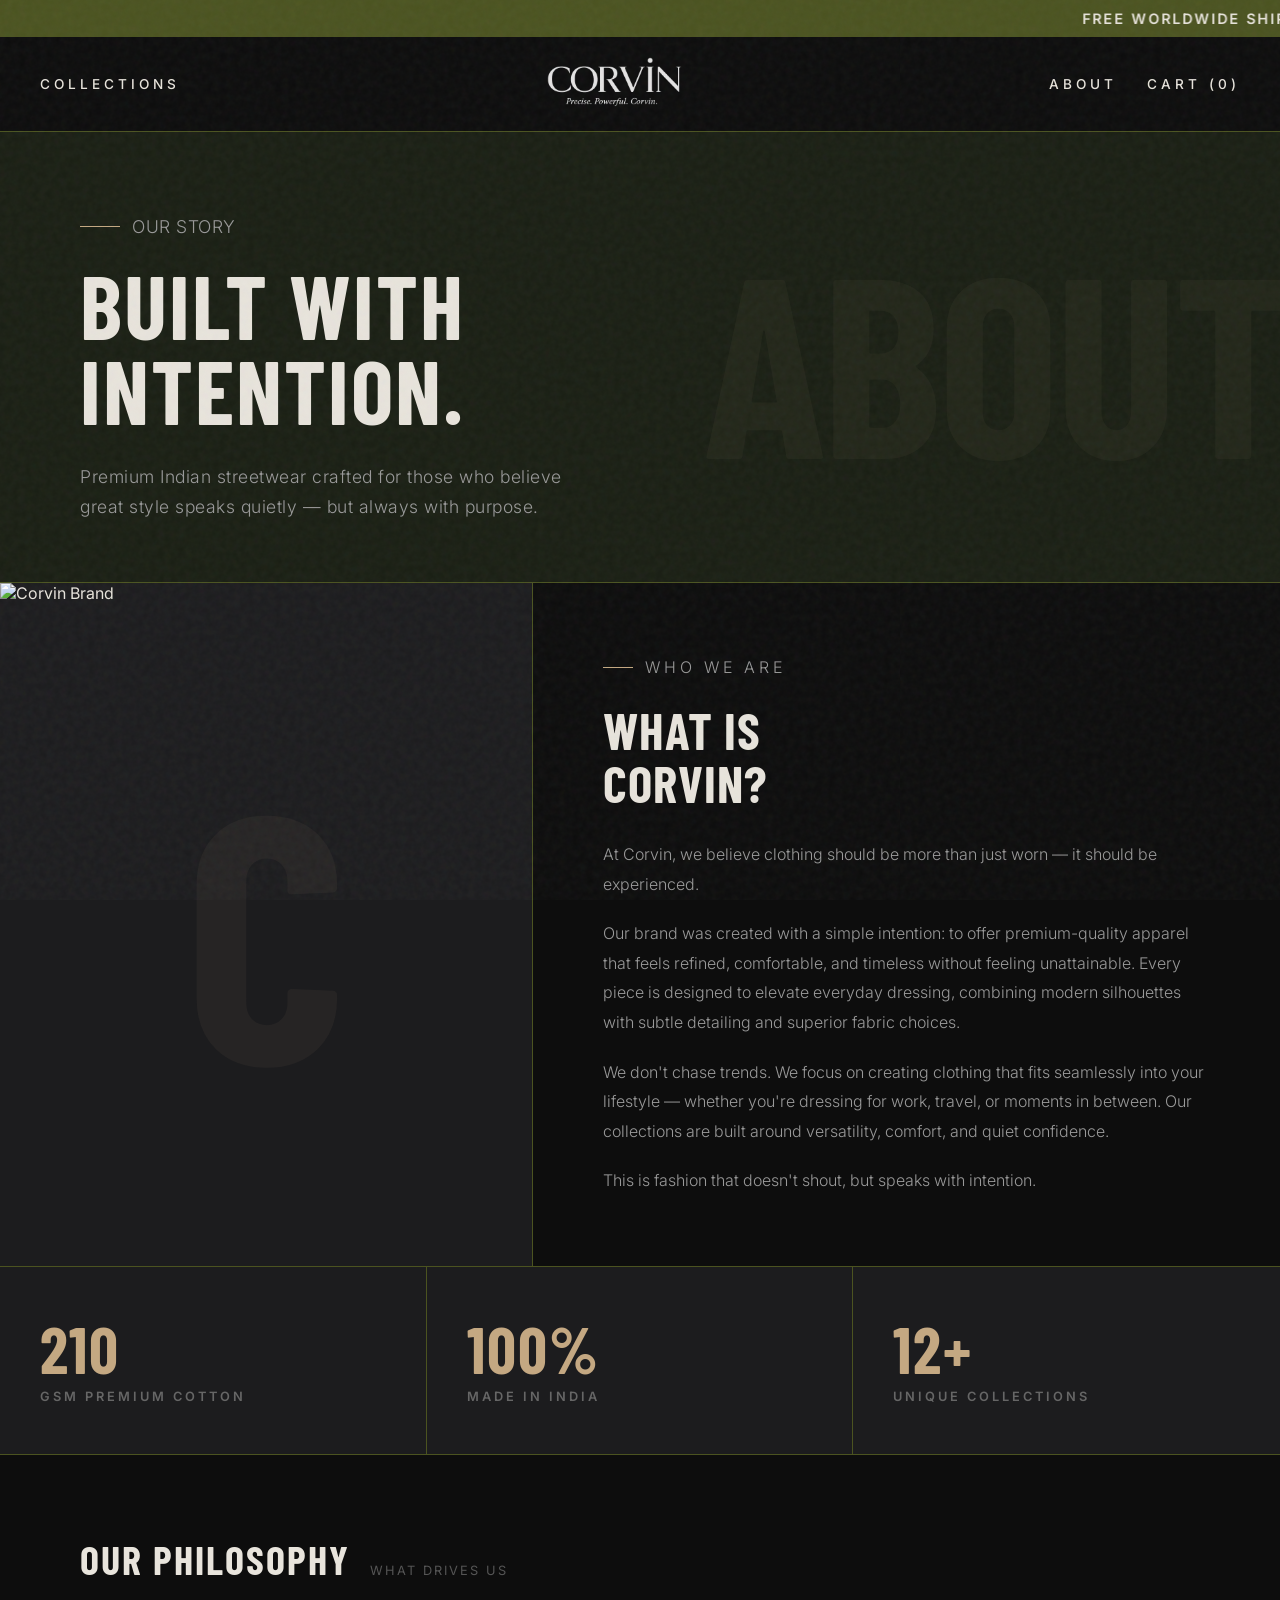
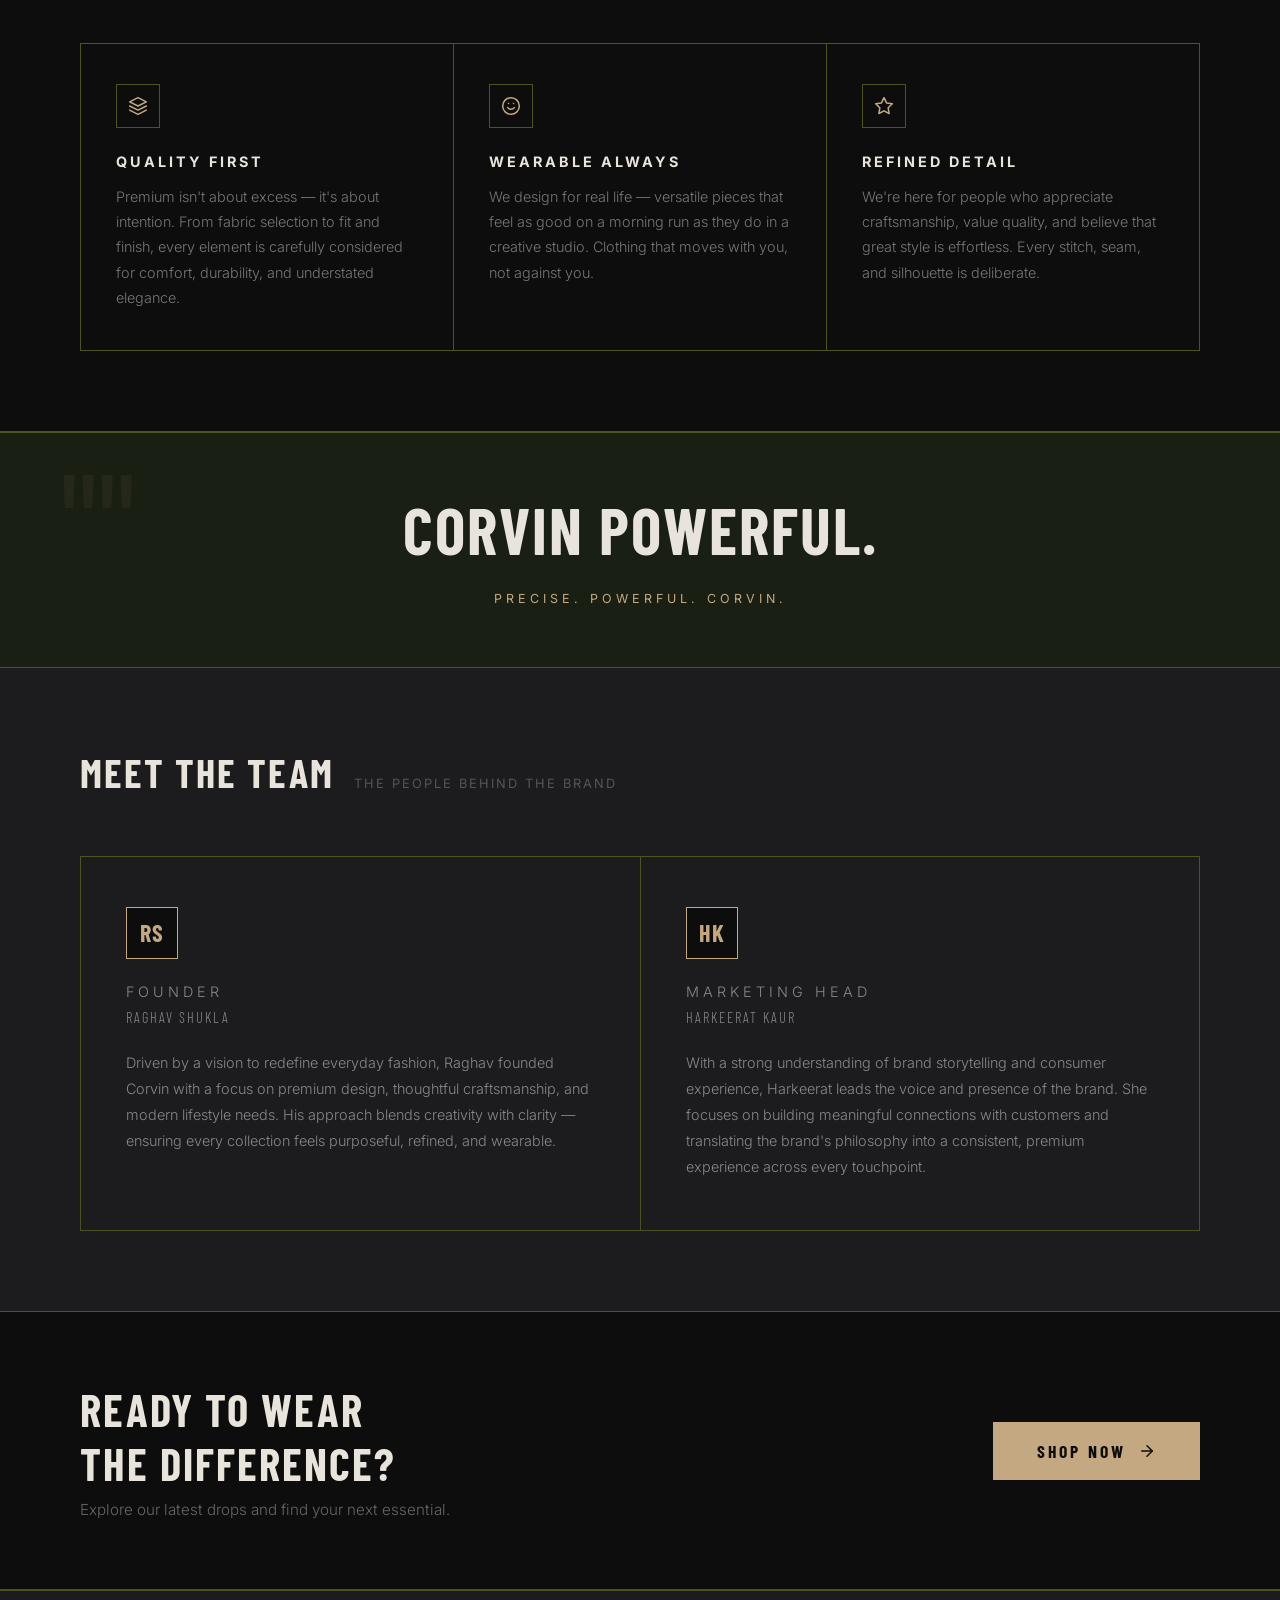
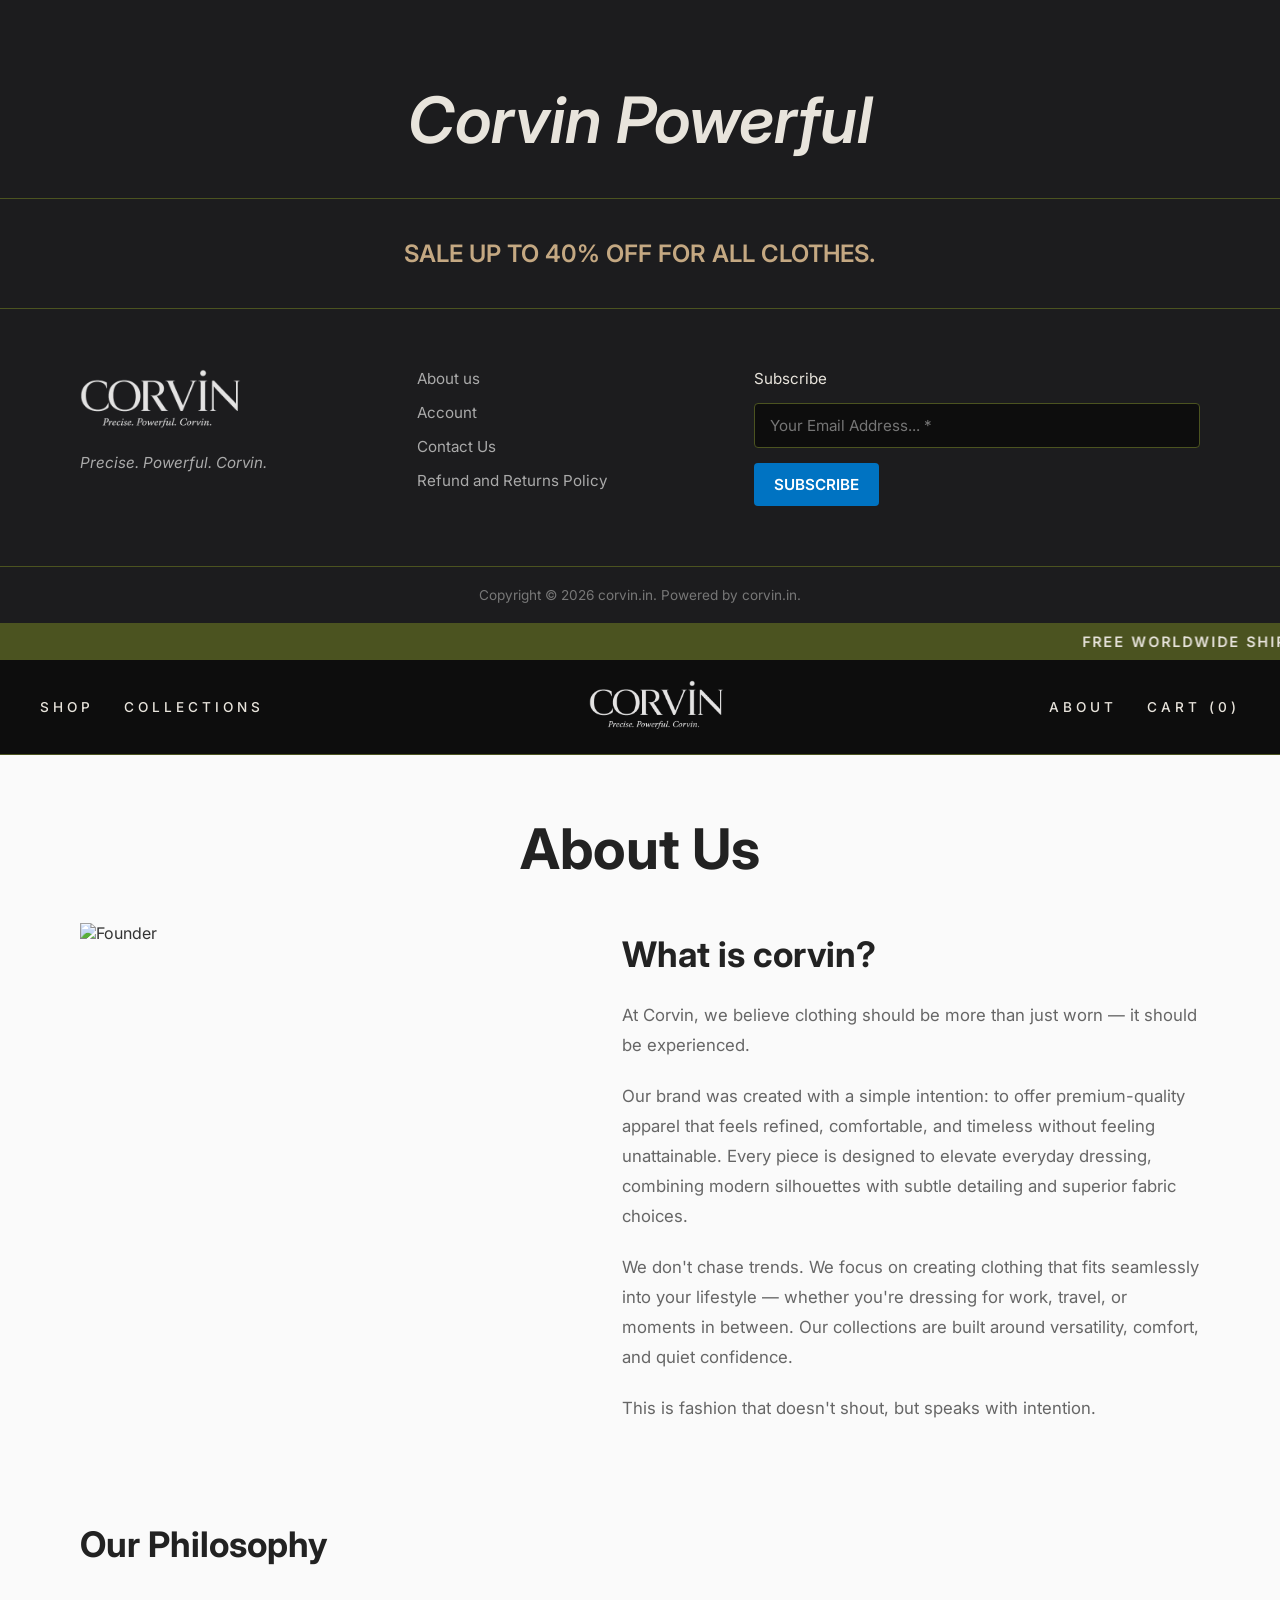
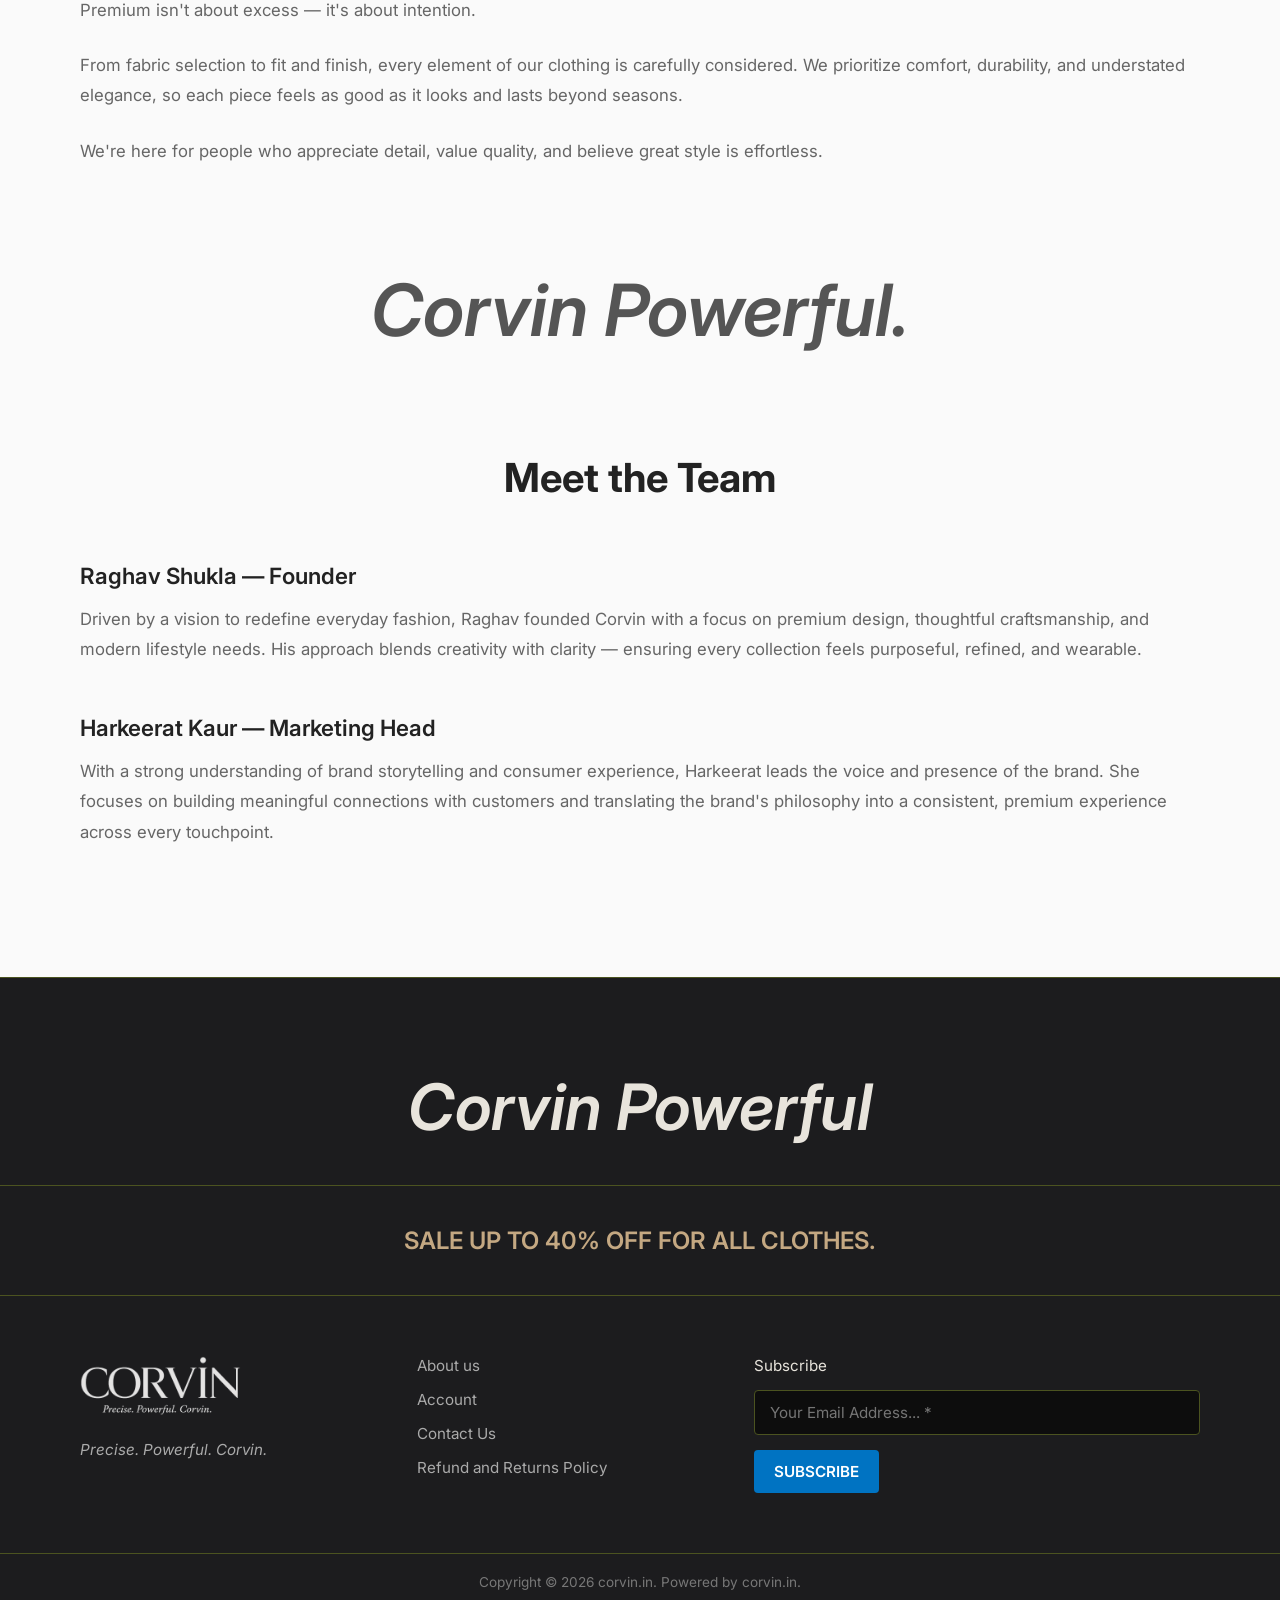
==== about.html @ 947a1cc5 "feat: implement initial web pages and styling for Corvin brand revamp" ====
<!DOCTYPE html>
<html lang="en">

<head>
    <meta charset="UTF-8">
    <meta name="viewport" content="width=device-width, initial-scale=1.0">
    <title>About Us — CORVIN</title>
    <meta name="description" content="Learn the story behind Corvin — premium Indian streetwear crafted with intention, precision, and quiet confidence.">
    <link rel="preconnect" href="https://fonts.googleapis.com">
    <link rel="preconnect" href="https://fonts.gstatic.com" crossorigin>
    <link
        href="https://fonts.googleapis.com/css2?family=Barlow+Condensed:wght@600;700&family=Inter:wght@300;400;500;600;700&display=swap"
        rel="stylesheet">
    <link rel="stylesheet" href="style.css">
    <style>
        /* ─── About Page – Dark Theme ─── */

        /* ─── Hero Banner ─── */
        .about-hero {
            position: relative;
            background-color: var(--bg-olive);
            border-bottom: 1px solid var(--accent-green);
            padding: 80px 80px 60px;
            overflow: hidden;
        }

        .about-hero::before {
            content: "ABOUT";
            position: absolute;
            right: -10px;
            top: 50%;
            transform: translateY(-50%);
            font-family: 'Barlow Condensed', sans-serif;
            font-size: 16rem;
            font-weight: 700;
            color: rgba(196, 168, 130, 0.05);
            letter-spacing: -4px;
            pointer-events: none;
            white-space: nowrap;
            line-height: 1;
        }

        .about-hero-label {
            font-family: 'Inter', sans-serif;
            font-size: 0.8rem;
            font-weight: 600;
            letter-spacing: 5px;
            color: var(--accent-khaki);
            text-transform: uppercase;
            margin-bottom: 20px;
            display: flex;
            align-items: center;
            gap: 12px;
        }

        .about-hero-label::before {
            content: "";
            display: inline-block;
            width: 40px;
            height: 1px;
            background-color: var(--accent-khaki);
        }

        .about-hero h1 {
            font-size: clamp(3.5rem, 7vw, 7rem);
            line-height: 0.95;
            letter-spacing: 2px;
            color: var(--text-offwhite);
            margin-bottom: 30px;
        }

        .about-hero p {
            font-size: 1.1rem;
            color: #999;
            font-weight: 300;
            letter-spacing: 0.5px;
            max-width: 520px;
            line-height: 1.7;
        }

        /* ─── Brand Story ─── */
        .about-story {
            display: grid;
            grid-template-columns: 1fr 1.4fr;
            border-bottom: 1px solid var(--accent-green);
        }

        .about-story-image {
            background-color: var(--bg-grey);
            border-right: 1px solid var(--accent-green);
            min-height: 520px;
            display: flex;
            align-items: center;
            justify-content: center;
            position: relative;
            overflow: hidden;
        }

        .about-story-image::after {
            content: "C";
            font-family: 'Barlow Condensed', sans-serif;
            font-size: 22rem;
            font-weight: 700;
            color: rgba(196, 168, 130, 0.06);
            line-height: 1;
            position: absolute;
        }

        .about-story-image img {
            width: 100%;
            height: 100%;
            object-fit: cover;
            position: absolute;
            top: 0;
            left: 0;
        }

        .about-story-content {
            background-color: var(--bg-black);
            padding: 70px 70px;
            display: flex;
            flex-direction: column;
            justify-content: center;
        }

        .section-label {
            font-family: 'Inter', sans-serif;
            font-size: 0.75rem;
            font-weight: 600;
            letter-spacing: 4px;
            text-transform: uppercase;
            color: var(--accent-khaki);
            margin-bottom: 20px;
            display: flex;
            align-items: center;
            gap: 12px;
        }

        .section-label::before {
            content: "";
            display: inline-block;
            width: 30px;
            height: 1px;
            background-color: var(--accent-khaki);
        }

        .about-story-content h2 {
            font-size: clamp(2rem, 4vw, 3.2rem);
            line-height: 1.05;
            letter-spacing: 1px;
            color: var(--text-offwhite);
            margin-bottom: 30px;
        }

        .about-story-content p {
            font-size: 1rem;
            line-height: 1.85;
            color: #999;
            margin-bottom: 20px;
            font-weight: 300;
        }

        .about-story-content p:last-child {
            margin-bottom: 0;
        }

        /* ─── Stats Strip ─── */
        .about-stats {
            display: grid;
            grid-template-columns: repeat(3, 1fr);
            background-color: var(--bg-grey);
            border-bottom: 1px solid var(--accent-green);
        }

        .stat-item {
            padding: 50px 40px;
            border-right: 1px solid var(--accent-green);
            display: flex;
            flex-direction: column;
            gap: 8px;
            transition: background-color 0.3s;
        }

        .stat-item:last-child {
            border-right: none;
        }

        .stat-item:hover {
            background-color: rgba(75, 83, 32, 0.2);
        }

        .stat-number {
            font-family: 'Barlow Condensed', sans-serif;
            font-size: 4rem;
            font-weight: 700;
            color: var(--accent-khaki);
            line-height: 1;
            letter-spacing: 2px;
        }

        .stat-label {
            font-family: 'Inter', sans-serif;
            font-size: 0.8rem;
            font-weight: 600;
            letter-spacing: 3px;
            text-transform: uppercase;
            color: #666;
        }

        /* ─── Philosophy ─── */
        .about-philosophy-section {
            background-color: var(--bg-black);
            border-bottom: 1px solid var(--accent-green);
            padding: 80px 80px;
        }

        .philosophy-header {
            display: flex;
            align-items: baseline;
            gap: 20px;
            margin-bottom: 60px;
        }

        .philosophy-header h2 {
            font-size: 2.5rem;
            letter-spacing: 2px;
            color: var(--text-offwhite);
        }

        .philosophy-header span {
            font-size: 0.8rem;
            color: #555;
            letter-spacing: 2px;
            text-transform: uppercase;
        }

        .philosophy-grid {
            display: grid;
            grid-template-columns: repeat(3, 1fr);
            gap: 1px;
            background-color: var(--accent-green);
            border: 1px solid var(--accent-green);
        }

        .philosophy-card {
            background-color: var(--bg-black);
            padding: 40px 35px;
            transition: background-color 0.3s;
        }

        .philosophy-card:hover {
            background-color: rgba(75, 83, 32, 0.15);
        }

        .philosophy-icon {
            width: 44px;
            height: 44px;
            border: 1px solid var(--accent-green);
            display: flex;
            align-items: center;
            justify-content: center;
            margin-bottom: 25px;
            transition: border-color 0.3s;
        }

        .philosophy-card:hover .philosophy-icon {
            border-color: var(--accent-khaki);
        }

        .philosophy-icon svg {
            width: 20px;
            height: 20px;
            stroke: var(--accent-khaki);
            fill: none;
            stroke-width: 1.8;
            stroke-linecap: round;
            stroke-linejoin: round;
        }

        .philosophy-card h3 {
            font-family: 'Inter', sans-serif;
            font-size: 0.9rem;
            font-weight: 700;
            letter-spacing: 3px;
            text-transform: uppercase;
            color: var(--text-offwhite);
            margin-bottom: 14px;
        }

        .philosophy-card p {
            font-size: 0.9rem;
            color: #777;
            line-height: 1.75;
            font-weight: 300;
        }

        /* ─── Marquee Quote ─── */
        .about-quote-strip {
            background-color: var(--bg-olive);
            border-top: 1px solid var(--accent-green);
            border-bottom: 1px solid var(--accent-green);
            padding: 60px 80px;
            text-align: center;
            position: relative;
            overflow: hidden;
        }

        .about-quote-strip::before {
            content: '""';
            position: absolute;
            left: 60px;
            top: 10px;
            font-family: 'Barlow Condensed', sans-serif;
            font-size: 10rem;
            color: rgba(196, 168, 130, 0.06);
            line-height: 1;
            pointer-events: none;
        }

        .about-quote-strip blockquote {
            font-family: 'Barlow Condensed', sans-serif;
            font-size: clamp(2rem, 5vw, 4rem);
            font-weight: 700;
            letter-spacing: 2px;
            color: var(--text-offwhite);
            line-height: 1.15;
            text-transform: uppercase;
            max-width: 900px;
            margin: 0 auto 20px;
        }

        .about-quote-strip cite {
            font-style: normal;
            font-size: 0.78rem;
            letter-spacing: 4px;
            color: var(--accent-khaki);
            text-transform: uppercase;
        }

        /* ─── Team Section ─── */
        .about-team-section {
            background-color: var(--bg-grey);
            padding: 80px 80px;
            border-bottom: 1px solid var(--accent-green);
        }

        .team-header {
            display: flex;
            align-items: baseline;
            gap: 20px;
            margin-bottom: 60px;
        }

        .team-header h2 {
            font-size: 2.5rem;
            letter-spacing: 2px;
            color: var(--text-offwhite);
        }

        .team-header span {
            font-size: 0.8rem;
            color: #555;
            letter-spacing: 2px;
            text-transform: uppercase;
        }

        .team-grid {
            display: grid;
            grid-template-columns: repeat(2, 1fr);
            gap: 1px;
            background-color: var(--accent-green);
            border: 1px solid var(--accent-green);
        }

        .team-card {
            background-color: var(--bg-grey);
            padding: 50px 45px;
            display: flex;
            flex-direction: column;
            gap: 20px;
            transition: background-color 0.3s;
        }

        .team-card:hover {
            background-color: rgba(75, 83, 32, 0.2);
        }

        .team-avatar {
            width: 52px;
            height: 52px;
            border: 1px solid var(--accent-khaki);
            display: flex;
            align-items: center;
            justify-content: center;
            background-color: var(--bg-black);
        }

        .team-avatar span {
            font-family: 'Barlow Condensed', sans-serif;
            font-size: 1.5rem;
            font-weight: 700;
            color: var(--accent-khaki);
            letter-spacing: 1px;
        }

        .team-card-role {
            font-family: 'Inter', sans-serif;
            font-size: 0.7rem;
            font-weight: 600;
            letter-spacing: 4px;
            text-transform: uppercase;
            color: var(--accent-khaki);
        }

        .team-card-name {
            font-family: 'Barlow Condensed', sans-serif;
            font-size: 1.8rem;
            font-weight: 700;
            letter-spacing: 2px;
            color: var(--text-offwhite);
            text-transform: uppercase;
            line-height: 1;
        }

        .team-card p {
            font-size: 0.9rem;
            color: #888;
            line-height: 1.8;
            font-weight: 300;
        }

        /* ─── CTA Strip ─── */
        .about-cta {
            background-color: var(--bg-black);
            border-bottom: 1px solid var(--accent-green);
            padding: 70px 80px;
            display: flex;
            align-items: center;
            justify-content: space-between;
            gap: 40px;
        }

        .about-cta-text h2 {
            font-size: clamp(1.8rem, 3.5vw, 3rem);
            letter-spacing: 2px;
            color: var(--text-offwhite);
            margin-bottom: 10px;
        }

        .about-cta-text p {
            font-size: 0.95rem;
            color: #666;
            font-weight: 300;
        }

        .about-cta-btn {
            display: inline-flex;
            align-items: center;
            gap: 12px;
            background-color: var(--accent-khaki);
            color: var(--bg-black);
            border: none;
            font-family: 'Barlow Condensed', sans-serif;
            font-weight: 700;
            font-size: 1.1rem;
            letter-spacing: 3px;
            text-transform: uppercase;
            padding: 18px 44px;
            text-decoration: none;
            cursor: pointer;
            transition: all 0.3s ease;
            position: relative;
            overflow: hidden;
            white-space: nowrap;
            flex-shrink: 0;
        }

        .about-cta-btn::before {
            content: "";
            position: absolute;
            top: 0;
            left: -100%;
            width: 100%;
            height: 100%;
            background: rgba(255,255,255,0.12);
            transition: left 0.4s ease;
        }

        .about-cta-btn:hover::before { left: 0; }
        .about-cta-btn:hover { background-color: #d8c09d; }

        .about-cta-btn svg {
            width: 18px;
            height: 18px;
            stroke: var(--bg-black);
            fill: none;
            stroke-width: 2;
            stroke-linecap: round;
            stroke-linejoin: round;
            transition: transform 0.3s;
        }

        .about-cta-btn:hover svg { transform: translateX(4px); }

        /* ─── Responsive ─── */
        @media (max-width: 1024px) {
            .about-story { grid-template-columns: 1fr; }
            .about-story-image { min-height: 300px; border-right: none; border-bottom: 1px solid var(--accent-green); }
            .philosophy-grid { grid-template-columns: 1fr; }
            .team-grid { grid-template-columns: 1fr; }
            .about-stats { grid-template-columns: 1fr; }
            .stat-item { border-right: none; border-bottom: 1px solid var(--accent-green); }
            .stat-item:last-child { border-bottom: none; }
        }

        @media (max-width: 768px) {
            .about-hero { padding: 60px 30px 50px; }
            .about-hero::before { font-size: 7rem; }
            .about-story-content { padding: 50px 30px; }
            .about-philosophy-section,
            .about-team-section,
            .about-cta { padding: 60px 30px; }
            .about-quote-strip { padding: 50px 30px; }
            .about-cta { flex-direction: column; align-items: flex-start; }
        }
    </style>
</head>

<body>
    <!-- Announcement Bar -->
    <div class="announcement-bar">
        <marquee behavior="scroll" direction="left">FREE WORLDWIDE SHIPPING ON ALL ORDERS OVER $150 // NEW MILITARY
            SURPLUS COLLECTION OUT NOW</marquee>
    </div>

    <!-- Navigation -->
    <nav class="navbar">
        <div class="nav-links">
            <a href="corvin.html#latest-drops">COLLECTIONS</a>
        </div>
        <div class="logo">
            <a href="corvin.html"><img src="logo.png" alt="CORVIN"></a>
        </div>
        <div class="nav-links">
            <a href="about.html">ABOUT</a>
            <a href="cart.html">CART (0)</a>
        </div>
    </nav>

    <main>

        <!-- Hero Banner -->
        <section class="about-hero">
            <p class="about-hero-label">Our Story</p>
            <h1>BUILT WITH<br>INTENTION.</h1>
            <p>Premium Indian streetwear crafted for those who believe great style speaks quietly — but always with purpose.</p>
        </section>

        <!-- Brand Story: Two-Column -->
        <div class="about-story">
            <div class="about-story-image">
                <!-- Placeholder: replace src with an actual founder/brand photo -->
                <img src="" alt="Corvin Brand">
            </div>
            <div class="about-story-content">
                <p class="section-label">Who We Are</p>
                <h2>WHAT IS<br>CORVIN?</h2>
                <p>At Corvin, we believe clothing should be more than just worn — it should be experienced.</p>
                <p>Our brand was created with a simple intention: to offer premium-quality apparel that feels refined, comfortable, and timeless without feeling unattainable. Every piece is designed to elevate everyday dressing, combining modern silhouettes with subtle detailing and superior fabric choices.</p>
                <p>We don't chase trends. We focus on creating clothing that fits seamlessly into your lifestyle — whether you're dressing for work, travel, or moments in between. Our collections are built around versatility, comfort, and quiet confidence.</p>
                <p>This is fashion that doesn't shout, but speaks with intention.</p>
            </div>
        </div>

        <!-- Stats Strip -->
        <div class="about-stats">
            <div class="stat-item">
                <span class="stat-number">210</span>
                <span class="stat-label">GSM Premium Cotton</span>
            </div>
            <div class="stat-item">
                <span class="stat-number">100%</span>
                <span class="stat-label">Made in India</span>
            </div>
            <div class="stat-item">
                <span class="stat-number">12+</span>
                <span class="stat-label">Unique Collections</span>
            </div>
        </div>

        <!-- Philosophy Grid -->
        <section class="about-philosophy-section">
            <div class="philosophy-header">
                <h2>OUR PHILOSOPHY</h2>
                <span>What drives us</span>
            </div>
            <div class="philosophy-grid">
                <div class="philosophy-card">
                    <div class="philosophy-icon">
                        <svg viewBox="0 0 24 24">
                            <path d="M12 2L2 7l10 5 10-5-10-5z"/>
                            <path d="M2 17l10 5 10-5"/>
                            <path d="M2 12l10 5 10-5"/>
                        </svg>
                    </div>
                    <h3>Quality First</h3>
                    <p>Premium isn't about excess — it's about intention. From fabric selection to fit and finish, every element is carefully considered for comfort, durability, and understated elegance.</p>
                </div>
                <div class="philosophy-card">
                    <div class="philosophy-icon">
                        <svg viewBox="0 0 24 24">
                            <circle cx="12" cy="12" r="10"/>
                            <path d="M8 14s1.5 2 4 2 4-2 4-2"/>
                            <line x1="9" y1="9" x2="9.01" y2="9"/>
                            <line x1="15" y1="9" x2="15.01" y2="9"/>
                        </svg>
                    </div>
                    <h3>Wearable Always</h3>
                    <p>We design for real life — versatile pieces that feel as good on a morning run as they do in a creative studio. Clothing that moves with you, not against you.</p>
                </div>
                <div class="philosophy-card">
                    <div class="philosophy-icon">
                        <svg viewBox="0 0 24 24">
                            <polygon points="12 2 15.09 8.26 22 9.27 17 14.14 18.18 21.02 12 17.77 5.82 21.02 7 14.14 2 9.27 8.91 8.26 12 2"/>
                        </svg>
                    </div>
                    <h3>Refined Detail</h3>
                    <p>We're here for people who appreciate craftsmanship, value quality, and believe that great style is effortless. Every stitch, seam, and silhouette is deliberate.</p>
                </div>
            </div>
        </section>

        <!-- Quote Strip -->
        <section class="about-quote-strip">
            <blockquote>Corvin Powerful.</blockquote>
            <cite>Precise. Powerful. Corvin.</cite>
        </section>

        <!-- Team Section -->
        <section class="about-team-section">
            <div class="team-header">
                <h2>MEET THE TEAM</h2>
                <span>The people behind the brand</span>
            </div>
            <div class="team-grid">
                <div class="team-card">
                    <div class="team-avatar"><span>RS</span></div>
                    <div>
                        <p class="team-card-role">Founder</p>
                        <p class="team-card-name">Raghav Shukla</p>
                    </div>
                    <p>Driven by a vision to redefine everyday fashion, Raghav founded Corvin with a focus on premium design, thoughtful craftsmanship, and modern lifestyle needs. His approach blends creativity with clarity — ensuring every collection feels purposeful, refined, and wearable.</p>
                </div>
                <div class="team-card">
                    <div class="team-avatar"><span>HK</span></div>
                    <div>
                        <p class="team-card-role">Marketing Head</p>
                        <p class="team-card-name">Harkeerat Kaur</p>
                    </div>
                    <p>With a strong understanding of brand storytelling and consumer experience, Harkeerat leads the voice and presence of the brand. She focuses on building meaningful connections with customers and translating the brand's philosophy into a consistent, premium experience across every touchpoint.</p>
                </div>
            </div>
        </section>

        <!-- CTA Strip -->
        <section class="about-cta">
            <div class="about-cta-text">
                <h2>READY TO WEAR<br>THE DIFFERENCE?</h2>
                <p>Explore our latest drops and find your next essential.</p>
            </div>
            <a href="corvin.html#latest-drops" class="about-cta-btn">
                SHOP NOW
                <svg viewBox="0 0 24 24">
                    <line x1="5" y1="12" x2="19" y2="12"/>
                    <polyline points="12 5 19 12 12 19"/>
                </svg>
            </a>
        </section>

    </main>

    <!-- Footer -->
    <footer class="site-footer">
        <div class="footer-top">
            <h2 class="footer-marquee-text">Corvin Powerful</h2>
        </div>
        <div class="footer-middle">
            <p class="sale-text">SALE UP TO 40% OFF FOR ALL CLOTHES.</p>
        </div>
        <div class="footer-bottom">
            <div class="footer-logo-col">
                <img src="logo.png" alt="CORVIN" class="footer-logo">
                <p class="tagline">Precise. Powerful. Corvin.</p>
            </div>
            <div class="footer-links-col">
                <a href="about.html">About us</a>
                <a href="#">Account</a>
                <a href="contact.html">Contact Us</a>
                <a href="#">Refund and Returns Policy</a>
            </div>
            <div class="footer-subscribe-col">
                <p class="subscribe-label">Subscribe</p>
                <form class="subscribe-form">
                    <input type="email" placeholder="Your Email Address... *" required>
                    <button type="submit" class="btn-blue">SUBSCRIBE</button>
                </form>
            </div>
        </div>
        <div class="footer-copyright">
            <p>Copyright &copy; 2026 corvin.in. Powered by corvin.in.</p>
        </div>
    </footer>
</body>

</html>


<body>
    <!-- Announcement Bar -->
    <div class="announcement-bar">
        <marquee behavior="scroll" direction="left">FREE WORLDWIDE SHIPPING ON ALL ORDERS OVER $150 // NEW MILITARY
            SURPLUS COLLECTION OUT NOW</marquee>
    </div>

    <!-- Navigation -->
    <nav class="navbar">
        <div class="nav-links">
            <a href="corvin.html">SHOP</a>
            <a href="#">COLLECTIONS</a>
        </div>
        <div class="logo">
            <a href="corvin.html"><img src="logo.png" alt="CORVIN"></a>
        </div>
        <div class="nav-links">
            <a href="about.html">ABOUT</a>
            <a href="#">CART (0)</a>
        </div>
    </nav>

    <main class="about-main">
        <section class="about-header">
            <h1>About Us</h1>
        </section>

        <section class="about-intro">
            <div class="about-intro-image">
                <img src="" alt="Founder">
            </div>
            <div class="about-intro-content">
                <h2>What is corvin?</h2>
                <p>At Corvin, we believe clothing should be more than just worn — it should be experienced.</p>
                <p>Our brand was created with a simple intention: to offer premium-quality apparel that feels refined,
                    comfortable, and timeless without feeling unattainable. Every piece is designed to elevate everyday
                    dressing, combining modern silhouettes with subtle detailing and superior fabric choices.</p>
                <p>We don't chase trends. We focus on creating clothing that fits seamlessly into your lifestyle —
                    whether you're dressing for work, travel, or moments in between. Our collections are built around
                    versatility, comfort, and quiet confidence.</p>
                <p>This is fashion that doesn't shout, but speaks with intention.</p>
            </div>
        </section>

        <section class="about-philosophy">
            <h2>Our Philosophy</h2>
            <p>Premium isn't about excess — it's about intention.</p>
            <p>From fabric selection to fit and finish, every element of our clothing is carefully considered. We
                prioritize comfort, durability, and understated elegance, so each piece feels as good as it looks and
                lasts beyond seasons.</p>
            <p>We're here for people who appreciate detail, value quality, and believe great style is effortless.</p>
        </section>

        <section class="about-marquee-section">
            <h2>Corvin Powerful.</h2>
        </section>

        <section class="about-team">
            <h2 class="team-heading">Meet the Team</h2>

            <div class="team-member">
                <h3>Raghav Shukla — Founder</h3>
                <p>Driven by a vision to redefine everyday fashion, Raghav founded Corvin with a focus on premium
                    design, thoughtful craftsmanship, and modern lifestyle needs. His approach blends creativity with
                    clarity — ensuring every collection feels purposeful, refined, and wearable.</p>
            </div>

            <div class="team-member">
                <h3>Harkeerat Kaur — Marketing Head</h3>
                <p>With a strong understanding of brand storytelling and consumer experience, Harkeerat leads the voice
                    and presence of the brand. She focuses on building meaningful connections with customers and
                    translating the brand's philosophy into a consistent, premium experience across every touchpoint.
                </p>
            </div>
        </section>
    </main>

    <!-- Footer -->
    <footer class="site-footer">
        <div class="footer-top">
            <h2 class="footer-marquee-text">Corvin Powerful</h2>
        </div>
        <div class="footer-middle">
            <p class="sale-text">SALE UP TO 40% OFF FOR ALL CLOTHES.</p>
        </div>
        <div class="footer-bottom">
            <div class="footer-logo-col">
                <img src="logo.png" alt="CORVIN" class="footer-logo">
                <p class="tagline">Precise. Powerful. Corvin.</p>
            </div>
            <div class="footer-links-col">
                <a href="about.html">About us</a>
                <a href="#">Account</a>
                <a href="#">Contact Us</a>
                <a href="#">Refund and Returns Policy</a>
            </div>
            <div class="footer-subscribe-col">
                <p class="subscribe-label">Subscribe</p>
                <form class="subscribe-form">
                    <input type="email" placeholder="Your Email Address... *" required>
                    <button type="submit" class="btn-blue">SUBSCRIBE</button>
                </form>
            </div>
        </div>
        <div class="footer-copyright">
            <p>Copyright &copy; 2026 corvin.in. Powered by corvin.in.</p>
        </div>
    </footer>
</body>

</html>
---- style.css ----
/* Color Palette */
:root {
    --bg-black: #0D0D0D;
    --bg-olive: #1A1F14;
    --bg-grey: #1C1C1E;
    --accent-khaki: #C4A882;
    --accent-green: #4B5320;
    --text-offwhite: #E8E4DC;
    --accent-red: #8B1A1A;
    --card-bg: #161616;
}

* {
    margin: 0;
    padding: 0;
    box-sizing: border-box;
}

html {
    scroll-behavior: smooth;
}

body {
    background-color: var(--bg-black);
    color: var(--text-offwhite);
    font-family: 'Inter', sans-serif;
    position: relative;
}

/* Noise overlay across all backgrounds */
body::before {
    content: "";
    position: fixed;
    top: 0;
    left: 0;
    width: 100vw;
    height: 100vh;
    pointer-events: none;
    z-index: 9999;
    opacity: 0.05;
    background-image: url('data:image/svg+xml,%3Csvg viewBox="0 0 200 200" xmlns="http://www.w3.org/2000/svg"%3E%3Cfilter id="noiseFilter"%3E%3CfeTurbulence type="fractalNoise" baseFrequency="0.65" numOctaves="3" stitchTiles="stitch"/%3E%3C/filter%3E%3Crect width="100%25" height="100%25" filter="url(%23noiseFilter)"/%3E%3C/svg%3E');
}

h1,
h2,
h3,
h4,
h5,
h6 {
    font-family: 'Barlow Condensed', sans-serif;
    text-transform: uppercase;
    font-weight: 700;
}

/* Announcement Bar / Marquee */
.announcement-bar {
    background-color: var(--accent-green);
    color: var(--text-offwhite);
    text-transform: uppercase;
    padding: 10px 0;
    font-size: 0.9rem;
    font-weight: 600;
    letter-spacing: 2px;
}

.announcement-bar marquee {
    display: block;
}

/* Navigation */
.navbar {
    background-color: var(--bg-black);
    display: flex;
    justify-content: space-between;
    align-items: center;
    padding: 20px 40px;
    border-bottom: 1px solid var(--accent-green);
}

.nav-links {
    display: flex;
    gap: 30px;
}

.nav-links a {
    color: var(--text-offwhite);
    text-decoration: none;
    text-transform: uppercase;
    letter-spacing: 4px;
    /* Wide letter-spacing for military stencil feel */
    font-size: 0.85rem;
    font-weight: 500;
    transition: color 0.3s;
}

.nav-links a:hover {
    color: var(--accent-khaki);
}

.logo {
    display: flex;
    align-items: center;
    justify-content: center;
}

.logo img {
    height: 50px;
    filter: invert(0.9);
    /* Inverts the provided black-on-white logo for dark mode */
}

/* Hero Section */
.hero {
    display: flex;
    height: 75vh;
}

.slide {
    flex: 1;
    position: relative;
    background-color: var(--bg-grey);
    display: flex;
    align-items: center;
    padding: 60px;
    border-right: 1px solid var(--accent-green);
}

.slide:last-child {
    border-right: none;
}

/* Dark overlay for hero */
.hero-overlay {
    position: absolute;
    top: 0;
    left: 0;
    right: 0;
    bottom: 0;
    background-color: rgba(13, 13, 13, 0.55);
    z-index: 1;
}

.hero-content {
    position: relative;
    z-index: 2;
    display: flex;
    flex-direction: column;
    align-items: flex-start;
}

/* Thin khaki accent line */
.accent-line {
    width: 50px;
    height: 1px;
    background-color: var(--accent-khaki);
    margin-bottom: 15px;
}

.category-label {
    font-family: 'Inter', sans-serif;
    font-size: 0.85rem;
    letter-spacing: 3px;
    color: var(--accent-khaki);
    margin-bottom: 15px;
    font-weight: 600;
    text-transform: uppercase;
}

.hero h1 {
    font-size: 6rem;
    line-height: 0.9;
    margin-bottom: 40px;
    letter-spacing: 2px;
    color: var(--text-offwhite);
}

/* Buttons */
.btn {
    display: inline-block;
    padding: 16px 32px;
    text-decoration: none;
    text-transform: uppercase;
    font-family: 'Barlow Condensed', sans-serif;
    font-weight: 700;
    font-size: 1.2rem;
    letter-spacing: 2px;
    cursor: pointer;
    transition: all 0.3s ease;
    border-radius: 0;
    /* Sharp square corners */
}

/* Primary Button */
.btn-primary {
    background-color: var(--accent-khaki);
    color: var(--bg-black);
    border: none;
}

.btn-primary:hover {
    background-color: #d8c09d;
}

/* Secondary Button */
.btn-secondary {
    background-color: transparent;
    color: var(--text-offwhite);
    border: 1px solid var(--accent-green);
    /* Outlined in army green */
    width: 100%;
    text-align: center;
}

.btn-secondary:hover {
    background-color: rgba(75, 83, 32, 0.2);
    color: var(--text-offwhite);
}

/* Section Backgrounds */
.dark-olive-bg {
    background-color: var(--bg-olive);
}

/* Products Section */
.products-section {
    padding: 100px 50px;
    border-top: 1px solid var(--accent-khaki);
}

.section-header {
    margin-bottom: 60px;
    text-align: center;
}

.section-header h2 {
    font-size: 3.5rem;
    letter-spacing: 4px;
    color: var(--text-offwhite);
}

.product-grid {
    display: grid;
    grid-template-columns: repeat(auto-fit, minmax(320px, 1fr));
    gap: 40px;
}

.product-card {
    background-color: var(--card-bg);
    border: 1px solid var(--accent-green);
    position: relative;
    display: flex;
    flex-direction: column;
}

/* Product Card Hover Overlay */
.product-card::after {
    content: "";
    position: absolute;
    top: 0;
    left: 0;
    right: 0;
    bottom: 0;
    background-color: rgba(75, 83, 32, 0);
    pointer-events: none;
    transition: background-color 0.3s ease;
    z-index: 10;
}

.product-card:hover::after {
    background-color: rgba(75, 83, 32, 0.15);
    /* Slight olive tint */
}

.product-image-placeholder {
    height: 400px;
    background-color: var(--bg-black);
    border-bottom: 1px solid var(--accent-green);
}

.product-info {
    padding: 30px;
    display: flex;
    flex-direction: column;
    flex-grow: 1;
}

.rating {
    color: var(--accent-green);
    font-size: 1.1rem;
    margin-bottom: 15px;
    letter-spacing: 2px;
}

.product-name {
    font-family: 'Inter', sans-serif;
    font-size: 1.05rem;
    font-weight: 500;
    margin-bottom: 15px;
    color: var(--text-offwhite);
    letter-spacing: 1px;
    text-transform: uppercase;
}

.price-container {
    margin-bottom: 25px;
    font-family: 'Barlow Condensed', sans-serif;
    font-size: 1.6rem;
    font-weight: 700;
    margin-top: auto;
}

.price {
    color: var(--accent-khaki);
}

.sale-price {
    color: var(--accent-red);
    margin-right: 10px;
}

.original-price {
    text-decoration: line-through;
    color: #555;
    font-size: 1.3rem;
}

/* Responsiveness */
@media (max-width: 900px) {
    .hero {
        flex-direction: column;
        height: auto;
    }

    .slide {
        border-right: none;
        border-bottom: 1px solid var(--accent-green);
        padding: 80px 40px;
    }

    .slide:last-child {
        border-bottom: none;
    }

    .navbar {
        flex-direction: column;
        gap: 20px;
        padding: 20px;
    }

    .hero h1 {
        font-size: 4rem;
    }
}

/* --- NEW SECTIONS --- */

.features-section {
    display: grid;
    grid-template-columns: repeat(4, 1fr);
    gap: 30px;
    padding: 80px 50px;
    background-color: var(--bg-black);
    color: var(--text-offwhite);
    text-align: center;
}

.feature-item {
    display: flex;
    flex-direction: column;
    align-items: center;
}

.feature-icon {
    margin-bottom: 20px;
    color: var(--text-offwhite);
}

.feature-icon svg {
    width: 32px;
    height: 32px;
    stroke: currentColor;
}

.feature-item h3 {
    font-family: 'Inter', sans-serif;
    font-size: 1.1rem;
    font-weight: 600;
    color: var(--text-offwhite);
    margin-bottom: 15px;
    text-transform: none;
    letter-spacing: normal;
}

.feature-item p {
    font-size: 0.95rem;
    line-height: 1.6;
    color: #AAA;
    max-width: 250px;
}

/* Split Section */
.split-section {
    display: flex;
    background-color: var(--bg-olive);
    color: var(--text-offwhite);
    align-items: stretch;
}

.split-content {
    flex: 1;
    padding: 100px 80px;
    display: flex;
    flex-direction: column;
    justify-content: center;
    align-items: flex-start;
}

.split-content h2 {
    font-family: 'Inter', sans-serif;
    font-size: 2.5rem;
    font-weight: 700;
    font-style: italic;
    color: var(--text-offwhite);
    margin-bottom: 25px;
    text-transform: none;
    letter-spacing: normal;
}

.split-content p {
    font-family: 'Inter', sans-serif;
    font-size: 1.05rem;
    line-height: 1.7;
    color: #CCC;
    margin-bottom: 40px;
    max-width: 500px;
    text-transform: none;
}

.btn-grey {
    background-color: #7A7A7A;
    color: #FFF;
    border: none;
    font-family: 'Inter', sans-serif;
    text-transform: none;
    font-weight: 600;
    font-size: 1rem;
    padding: 12px 24px;
    border-radius: 4px;
    text-decoration: none;
    transition: background-color 0.3s;
}
.btn-grey:hover {
    background-color: #666;
}

.split-image {
    flex: 1;
    background-image: none;
    background-color: var(--bg-grey);
    background-size: cover;
    background-position: center;
    min-height: 500px;
}

/* Make In India Section */
.make-in-india-section {
    position: relative;
    background-image: none;
    background-color: var(--bg-black);
    background-size: cover;
    background-position: center;
    padding: 100px 50px;
    min-height: 600px;
    display: flex;
    align-items: center;
}

.mii-content-wrapper {
    max-width: 500px;
    margin-left: 5%;
}

.mii-card {
    background-color: transparent;
    padding: 0;
    display: inline-block;
    margin-bottom: 30px;
}

.mii-image {
    width: 100%;
    max-width: 300px;
    height: auto;
    border-radius: 8px;
}

.mii-content {
    color: #FFFFFF;
}

.mii-content h3 {
    font-family: 'Inter', sans-serif;
    font-size: 1.5rem;
    font-weight: 700;
    font-style: italic;
    margin-bottom: 15px;
    text-transform: uppercase;
    color: var(--text-offwhite);
    letter-spacing: normal;
}

.mii-content p {
    font-family: 'Inter', sans-serif;
    font-size: 1rem;
    line-height: 1.6;
    margin-bottom: 30px;
    color: #CCC;
    text-transform: none;
}

.btn-outline-white {
    display: inline-block;
    background-color: transparent;
    color: var(--text-offwhite);
    border: 2px solid var(--text-offwhite);
    font-family: 'Inter', sans-serif;
    text-transform: none;
    font-weight: 600;
    font-size: 1rem;
    padding: 10px 30px;
    text-decoration: none;
    transition: background-color 0.3s;
}
.btn-outline-white:hover {
    background-color: rgba(255,255,255,0.05);
}

/* Footer Section */
.site-footer {
    background-color: var(--bg-grey);
    color: var(--text-offwhite);
    border-top: 1px solid var(--accent-green);
    padding-top: 50px;
    font-family: 'Inter', sans-serif;
}

.footer-top {
    text-align: center;
    padding: 40px 0;
    border-bottom: 1px solid var(--accent-green);
}

.footer-marquee-text {
    font-family: 'Inter', sans-serif;
    font-size: 4rem;
    font-style: italic;
    font-weight: 600;
    color: var(--text-offwhite);
    text-transform: none;
    letter-spacing: normal;
}

.footer-middle {
    text-align: center;
    padding: 40px 0;
    border-bottom: 1px solid var(--accent-green);
}

.sale-text {
    font-size: 1.5rem;
    font-weight: 600;
    color: var(--accent-khaki);
    text-transform: uppercase;
    font-family: 'Inter', sans-serif;
}

.footer-bottom {
    display: flex;
    justify-content: space-between;
    padding: 60px 80px;
    flex-wrap: wrap;
    gap: 40px;
}

.footer-logo-col {
    flex: 1;
    min-width: 250px;
}

.footer-logo {
    height: 60px;
    margin-bottom: 10px;
    filter: invert(0.9);
}

.tagline {
    font-size: 0.95rem;
    color: #AAA;
    font-style: italic;
    font-family: 'Inter', sans-serif;
    margin-top: 10px;
    text-transform: none;
}

.footer-links-col {
    flex: 1;
    display: flex;
    flex-direction: column;
    gap: 15px;
    min-width: 200px;
}

.footer-links-col a {
    color: #AAA;
    text-decoration: none;
    font-size: 0.95rem;
    transition: color 0.3s;
    text-transform: none;
    letter-spacing: normal;
}
.footer-links-col a:hover {
    color: var(--accent-khaki);
}

.footer-subscribe-col {
    flex: 1.5;
    min-width: 300px;
}

.subscribe-label {
    font-size: 0.95rem;
    color: var(--text-offwhite);
    margin-bottom: 15px;
    text-transform: none;
}

.subscribe-form {
    display: flex;
    flex-direction: column;
    gap: 15px;
}

.subscribe-form input {
    padding: 12px 15px;
    border: 1px solid var(--accent-green);
    border-radius: 4px;
    font-size: 0.95rem;
    font-family: 'Inter', sans-serif;
    background-color: var(--bg-black);
    color: var(--text-offwhite);
}

.btn-blue {
    background-color: #0073C2;
    color: #FFF;
    border: none;
    font-family: 'Inter', sans-serif;
    font-weight: 600;
    font-size: 0.95rem;
    padding: 12px 20px;
    border-radius: 4px;
    cursor: pointer;
    align-self: flex-start;
    text-transform: uppercase;
    transition: background-color 0.3s;
}
.btn-blue:hover {
    background-color: #005A9C;
}

/* Responsive updates for new sections */
@media (max-width: 900px) {
    .features-section {
        grid-template-columns: repeat(2, 1fr);
        padding: 60px 30px;
    }
    
    .split-section {
        flex-direction: column;
    }
    
    .split-content {
        padding: 60px 40px;
    }
    
    .split-image {
        min-height: 300px;
    }
    
    .footer-bottom {
        flex-direction: column;
        padding: 40px;
    }
}

@media (max-width: 600px) {
    .features-section {
        grid-template-columns: 1fr;
    }
    
    .footer-marquee-text {
        font-size: 2.5rem;
    }
}

.footer-copyright {
    text-align: center;
    padding: 20px;
    font-size: 0.85rem;
    color: #777;
    border-top: 1px solid var(--accent-green);
}

/* --- ABOUT PAGE --- */
.about-main {
    background-color: #FAFAFA;
    color: #333;
    padding-bottom: 80px;
    position: relative;
    z-index: 10;
}

.about-main h1,
.about-main h2,
.about-main h3 {
    font-family: 'Inter', sans-serif;
    text-transform: none;
    letter-spacing: normal;
}

.about-header {
    text-align: center;
    padding: 60px 20px 40px;
}

.about-header h1 {
    font-size: 3.5rem;
    font-weight: 700;
    color: #222;
}

.about-intro {
    display: flex;
    max-width: 1200px;
    margin: 0 auto;
    padding: 0 40px;
    gap: 60px;
    align-items: flex-start;
}

.about-intro-image {
    flex: 1;
}

.about-intro-image img {
    width: 100%;
    height: auto;
    object-fit: cover;
}

.about-intro-content {
    flex: 1.2;
    padding-top: 10px;
}

.about-intro-content h2 {
    font-size: 2.2rem;
    color: #222;
    margin-bottom: 25px;
    font-weight: 700;
}

.about-intro-content p {
    font-size: 1.05rem;
    line-height: 1.8;
    color: #666;
    margin-bottom: 20px;
}

.about-philosophy {
    max-width: 1200px;
    margin: 80px auto 40px;
    padding: 0 40px;
}

.about-philosophy h2 {
    font-size: 2.2rem;
    color: #222;
    margin-bottom: 30px;
    font-weight: 700;
}

.about-philosophy p {
    font-size: 1.05rem;
    line-height: 1.8;
    color: #666;
    margin-bottom: 25px;
}

.about-marquee-section {
    text-align: center;
    padding: 60px 0;
}

.about-marquee-section h2 {
    font-size: 4.5rem;
    font-style: italic;
    color: #555;
    font-weight: 600;
}

.about-team {
    max-width: 1200px;
    margin: 40px auto 0;
    padding: 0 40px;
}

.team-heading {
    text-align: center;
    font-size: 2.5rem;
    color: #222;
    margin-bottom: 60px;
    font-weight: 700;
}

.team-member {
    margin-bottom: 50px;
}

.team-member h3 {
    font-size: 1.4rem;
    color: #222;
    margin-bottom: 15px;
    font-weight: 600;
}

.team-member p {
    font-size: 1.05rem;
    line-height: 1.8;
    color: #666;
}

@media (max-width: 900px) {
    .about-intro {
        flex-direction: column;
    }
    
    .about-marquee-section h2 {
        font-size: 3rem;
    }
}

/* --- CART PAGE --- */
.cart-main {
    padding: 80px 40px;
    background-color: var(--bg-black);
    color: var(--text-offwhite);
    min-height: 60vh;
}

.cart-container {
    max-width: 1200px;
    margin: 0 auto;
}

.page-title {
    font-size: 3rem;
    margin-bottom: 50px;
    letter-spacing: 2px;
    border-bottom: 1px solid var(--accent-green);
    padding-bottom: 20px;
}

.cart-grid {
    display: flex;
    gap: 60px;
    align-items: flex-start;
}

.cart-items {
    flex: 2;
    display: flex;
    flex-direction: column;
    gap: 30px;
}

.cart-item {
    display: flex;
    align-items: center;
    gap: 20px;
    padding-bottom: 30px;
    border-bottom: 1px solid #333;
}

.item-image {
    width: 120px;
    height: 150px;
    background-color: var(--bg-grey);
    border: 1px solid var(--accent-green);
}

.item-details {
    flex: 2;
    display: flex;
    flex-direction: column;
    justify-content: center;
}

.item-name {
    font-size: 1.2rem;
    margin-bottom: 5px;
    letter-spacing: 1px;
}

.item-variant {
    font-size: 0.9rem;
    color: #AAA;
    margin-bottom: 10px;
}

.item-price {
    font-family: 'Barlow Condensed', sans-serif;
    font-size: 1.4rem;
    font-weight: 700;
    color: var(--accent-khaki);
}

.item-actions {
    flex: 1;
    display: flex;
    flex-direction: column;
    align-items: center;
    gap: 15px;
}

.quantity-selector {
    display: flex;
    border: 1px solid var(--accent-green);
    background-color: var(--bg-grey);
}

.qty-btn {
    background: none;
    border: none;
    color: var(--text-offwhite);
    width: 30px;
    height: 35px;
    cursor: pointer;
    font-size: 1.2rem;
}

.qty-btn:hover {
    background-color: rgba(255,255,255,0.05);
}

.qty-input {
    width: 40px;
    background: none;
    border: none;
    border-left: 1px solid var(--accent-green);
    border-right: 1px solid var(--accent-green);
    color: var(--text-offwhite);
    text-align: center;
    font-family: 'Inter', sans-serif;
    font-size: 1rem;
    -moz-appearance: textfield;
    appearance: textfield;
}

.qty-input::-webkit-outer-spin-button,
.qty-input::-webkit-inner-spin-button {
    -webkit-appearance: none;
    margin: 0;
}

.remove-link {
    color: #AAA;
    font-size: 0.85rem;
    text-decoration: underline;
    transition: color 0.3s;
}

.remove-link:hover {
    color: var(--accent-red);
}

.item-total {
    flex: 1;
    text-align: right;
    font-family: 'Barlow Condensed', sans-serif;
    font-size: 1.6rem;
    font-weight: 700;
    color: var(--text-offwhite);
}

.cart-summary {
    flex: 1;
    background-color: var(--bg-grey);
    padding: 40px;
    border: 1px solid var(--accent-green);
}

.summary-title {
    font-size: 2rem;
    margin-bottom: 30px;
    letter-spacing: 2px;
}

.summary-row {
    display: flex;
    justify-content: space-between;
    margin-bottom: 20px;
    font-size: 1rem;
    color: #CCC;
}

.summary-divider {
    border: none;
    border-top: 1px solid #444;
    margin: 20px 0;
}

.total-row {
    font-size: 1.4rem;
    color: var(--text-offwhite);
    font-weight: 600;
    font-family: 'Barlow Condensed', sans-serif;
    letter-spacing: 1px;
    margin-bottom: 30px;
}

.checkout-btn {
    width: 100%;
    margin-bottom: 20px;
}

.secure-checkout {
    text-align: center;
    font-size: 0.9rem;
    color: #AAA;
}

@media (max-width: 900px) {
    .cart-grid {
        flex-direction: column;
    }
    
    .cart-summary {
        width: 100%;
    }
    
    .cart-item {
        flex-wrap: wrap;
    }
    
    .item-image {
        width: 80px;
        height: 100px;
    }
    
    .item-total {
        width: 100%;
        text-align: left;
    }
}

.empty-cart-message {
    text-align: center;
    padding: 60px 20px;
}

.empty-cart-message p {
    font-size: 1.2rem;
    color: #AAA;
    margin-bottom: 30px;
}

/* --- SHOP CATEGORY PAGE --- */
.shop-main {
    padding: 60px 40px;
    background-color: var(--bg-black);
    color: var(--text-offwhite);
}

.shop-container {
    max-width: 1300px;
    margin: 0 auto;
    display: grid;
    grid-template-columns: 280px 1fr;
    gap: 50px;
}

/* Sidebar */
.shop-sidebar {
    padding-right: 20px;
}

.sidebar-widget {
    margin-bottom: 40px;
}

.widget-title {
    font-size: 1.1rem;
    font-family: 'Inter', sans-serif;
    margin-bottom: 20px;
    color: var(--text-offwhite);
    font-weight: 500;
}

.search-form {
    display: flex;
}

.search-form input {
    width: 100%;
    padding: 10px;
    background-color: var(--bg-grey);
    border: 1px solid var(--accent-green);
    color: var(--text-offwhite);
    border-right: none;
}

.search-form button {
    padding: 0 15px;
    font-size: 1.2rem;
}

.price-slider {
    position: relative;
    height: 4px;
    background: #333;
    margin: 20px 0;
    border-radius: 2px;
}

.slider-fill {
    position: absolute;
    height: 100%;
    left: 0;
    right: 0;
    background: #555;
}

.slider-handles .handle {
    position: absolute;
    top: 50%;
    transform: translate(-50%, -50%);
    width: 14px;
    height: 14px;
    background: var(--text-offwhite);
    border-radius: 50%;
    cursor: pointer;
}

.price-filter-actions {
    display: flex;
    justify-content: space-between;
    align-items: center;
    font-size: 0.9rem;
    color: #AAA;
}

.btn-small {
    padding: 5px 15px;
    font-size: 0.8rem;
}

.category-list {
    list-style: none;
    padding: 0;
}

.category-list li {
    display: flex;
    justify-content: space-between;
    padding: 8px 0;
    font-size: 0.95rem;
}

.category-list a {
    color: #CCC;
    text-decoration: none;
    transition: color 0.3s;
}

.category-list a:hover {
    color: var(--text-offwhite);
}

.category-list span {
    color: #777;
}

.bestseller-list {
    display: flex;
    flex-direction: column;
    gap: 15px;
}

.bestseller-item {
    display: flex;
    gap: 15px;
}

.bs-img {
    width: 60px;
    height: 75px;
    background-color: var(--bg-grey);
    border: 1px solid var(--accent-green);
}

.bs-info h4 {
    font-size: 0.85rem;
    color: #CCC;
    margin-bottom: 5px;
    font-weight: 400;
}

.bs-info .price {
    font-size: 0.9rem;
    font-family: 'Barlow Condensed', sans-serif;
    color: var(--accent-khaki);
}

.bs-info .old-price {
    text-decoration: line-through;
    color: #777;
    margin-right: 5px;
}

/* Main Content */
.shop-breadcrumbs {
    font-size: 0.9rem;
    color: #777;
    margin-bottom: 20px;
}

.shop-breadcrumbs a {
    color: #CCC;
}

.shop-title {
    font-size: 2.8rem;
    font-family: 'Inter', sans-serif;
    font-weight: 500;
    margin-bottom: 30px;
}

.shop-topbar {
    display: flex;
    justify-content: space-between;
    align-items: center;
    margin-bottom: 30px;
    font-size: 0.95rem;
    color: #AAA;
}

.shop-sorting {
    background-color: var(--bg-grey);
    color: var(--text-offwhite);
    border: 1px solid var(--accent-green);
    padding: 8px 15px;
}

.shop-grid {
    display: grid;
    grid-template-columns: repeat(3, 1fr);
    gap: 30px;
}

.shop-product-card {
    display: flex;
    flex-direction: column;
}

.shop-product-card .product-image {
    width: 100%;
    aspect-ratio: 4/5;
    background-color: var(--bg-grey);
    border: 1px solid var(--accent-green);
    margin-bottom: 15px;
    position: relative;
}

.badge.sale {
    position: absolute;
    top: 10px;
    left: 10px;
    background: #FFF;
    color: #000;
    font-size: 0.75rem;
    padding: 3px 8px;
    border-radius: 12px;
    font-weight: 600;
}

.shop-product-card .product-title {
    font-size: 1.05rem;
    font-family: 'Inter', sans-serif;
    font-weight: 500;
    margin-bottom: 5px;
    color: #DDD;
}

.shop-product-card .product-cat {
    font-size: 0.85rem;
    color: #777;
    margin-bottom: 8px;
}

.shop-product-card .product-price {
    font-family: 'Barlow Condensed', sans-serif;
    font-size: 1.1rem;
    color: var(--accent-khaki);
    margin-bottom: 15px;
}

.shop-product-card .product-price .old-price {
    text-decoration: line-through;
    color: #777;
    margin-right: 8px;
}

.product-variations {
    display: flex;
    flex-direction: column;
    gap: 10px;
}

.product-variations .sizes,
.product-variations .colors {
    display: flex;
    gap: 5px;
}

.product-variations button {
    background: none;
    border: 1px solid #444;
    color: #AAA;
    padding: 4px 8px;
    font-size: 0.8rem;
    cursor: pointer;
    transition: all 0.2s;
}

.product-variations button:hover {
    border-color: var(--text-offwhite);
    color: var(--text-offwhite);
}

@media (max-width: 900px) {
    .shop-container {
        grid-template-columns: 1fr;
    }
    
    .shop-sidebar {
        display: none; /* Hide sidebar on mobile for now, can be a toggle */
    }
    
    .shop-grid {
        grid-template-columns: repeat(2, 1fr);
    }
}

@media (max-width: 600px) {
    .shop-grid {
        grid-template-columns: 1fr;
    }
}

/* ============================================
   COLLECTIONS PRODUCT GRID
   ============================================ */
.products-section {
    padding: 60px 40px;
}

.products-section .section-header {
    text-align: center;
    margin-bottom: 40px;
}

.products-section .section-header h2 {
    font-family: 'Barlow Condensed', sans-serif;
    font-size: 2.5rem;
    letter-spacing: 0.15em;
    color: var(--text-offwhite);
}

.product-grid {
    display: grid;
    grid-template-columns: repeat(4, 1fr);
    gap: 20px;
    max-width: 1100px;
    margin: 0 auto;
}

.product-card {
    background: #2a2a2a;
    border-radius: 6px;
    overflow: hidden;
    display: flex;
    flex-direction: column;
    transition: transform 0.25s ease, box-shadow 0.25s ease;
}

.product-card:hover {
    transform: translateY(-4px);
    box-shadow: 0 12px 32px rgba(0,0,0,0.5);
}

.product-image-placeholder {
    background: #3a3a3a;
    aspect-ratio: 1 / 1;
    position: relative;
    display: flex;
    flex-direction: column;
    align-items: flex-end;
    justify-content: flex-end;
    padding: 10px;
}

.product-thumbnails {
    display: flex;
    gap: 6px;
    flex-wrap: wrap;
}

.thumb {
    width: 32px;
    height: 32px;
    border-radius: 4px;
    background: #1a1a1a;
    border: 1px solid rgba(255,255,255,0.1);
}

.thumb-white  { background: #e8e4dc; }
.thumb-blue   { background: #1e3a8a; }
.thumb-orange { background: #c2550c; }
.thumb-yellow { background: #c9a227; }
.thumb-grey   { background: #555; }
.thumb-pink   { background: #b85c8c; }

.product-info {
    padding: 14px 14px 16px;
    display: flex;
    flex-direction: column;
    gap: 8px;
    flex: 1;
}

.product-name {
    font-family: 'Inter', sans-serif;
    font-size: 0.82rem;
    font-weight: 500;
    color: var(--text-offwhite);
    line-height: 1.4;
    min-height: 2.4em;
}

.price-container {
    display: flex;
    align-items: center;
    gap: 8px;
    flex-wrap: wrap;
}

.original-price {
    font-family: 'Inter', sans-serif;
    font-size: 0.78rem;
    color: #888;
    text-decoration: line-through;
}

.sale-price {
    font-family: 'Inter', sans-serif;
    font-size: 0.9rem;
    font-weight: 600;
    color: var(--text-offwhite);
}

.btn-select {
    display: inline-block;
    margin-top: auto;
    padding: 8px 12px;
    background: #1e3a6e;
    color: #fff;
    font-family: 'Inter', sans-serif;
    font-size: 0.7rem;
    font-weight: 600;
    letter-spacing: 0.08em;
    text-decoration: none;
    text-align: center;
    border-radius: 4px;
    transition: background 0.2s ease;
}

.btn-select:hover {
    background: #2a52a0;
}

@media (max-width: 900px) {
    .product-grid {
        grid-template-columns: repeat(2, 1fr);
    }
}

@media (max-width: 500px) {
    .product-grid {
        grid-template-columns: repeat(2, 1fr);
        gap: 12px;
    }
    .products-section {
        padding: 40px 16px;
    }
}
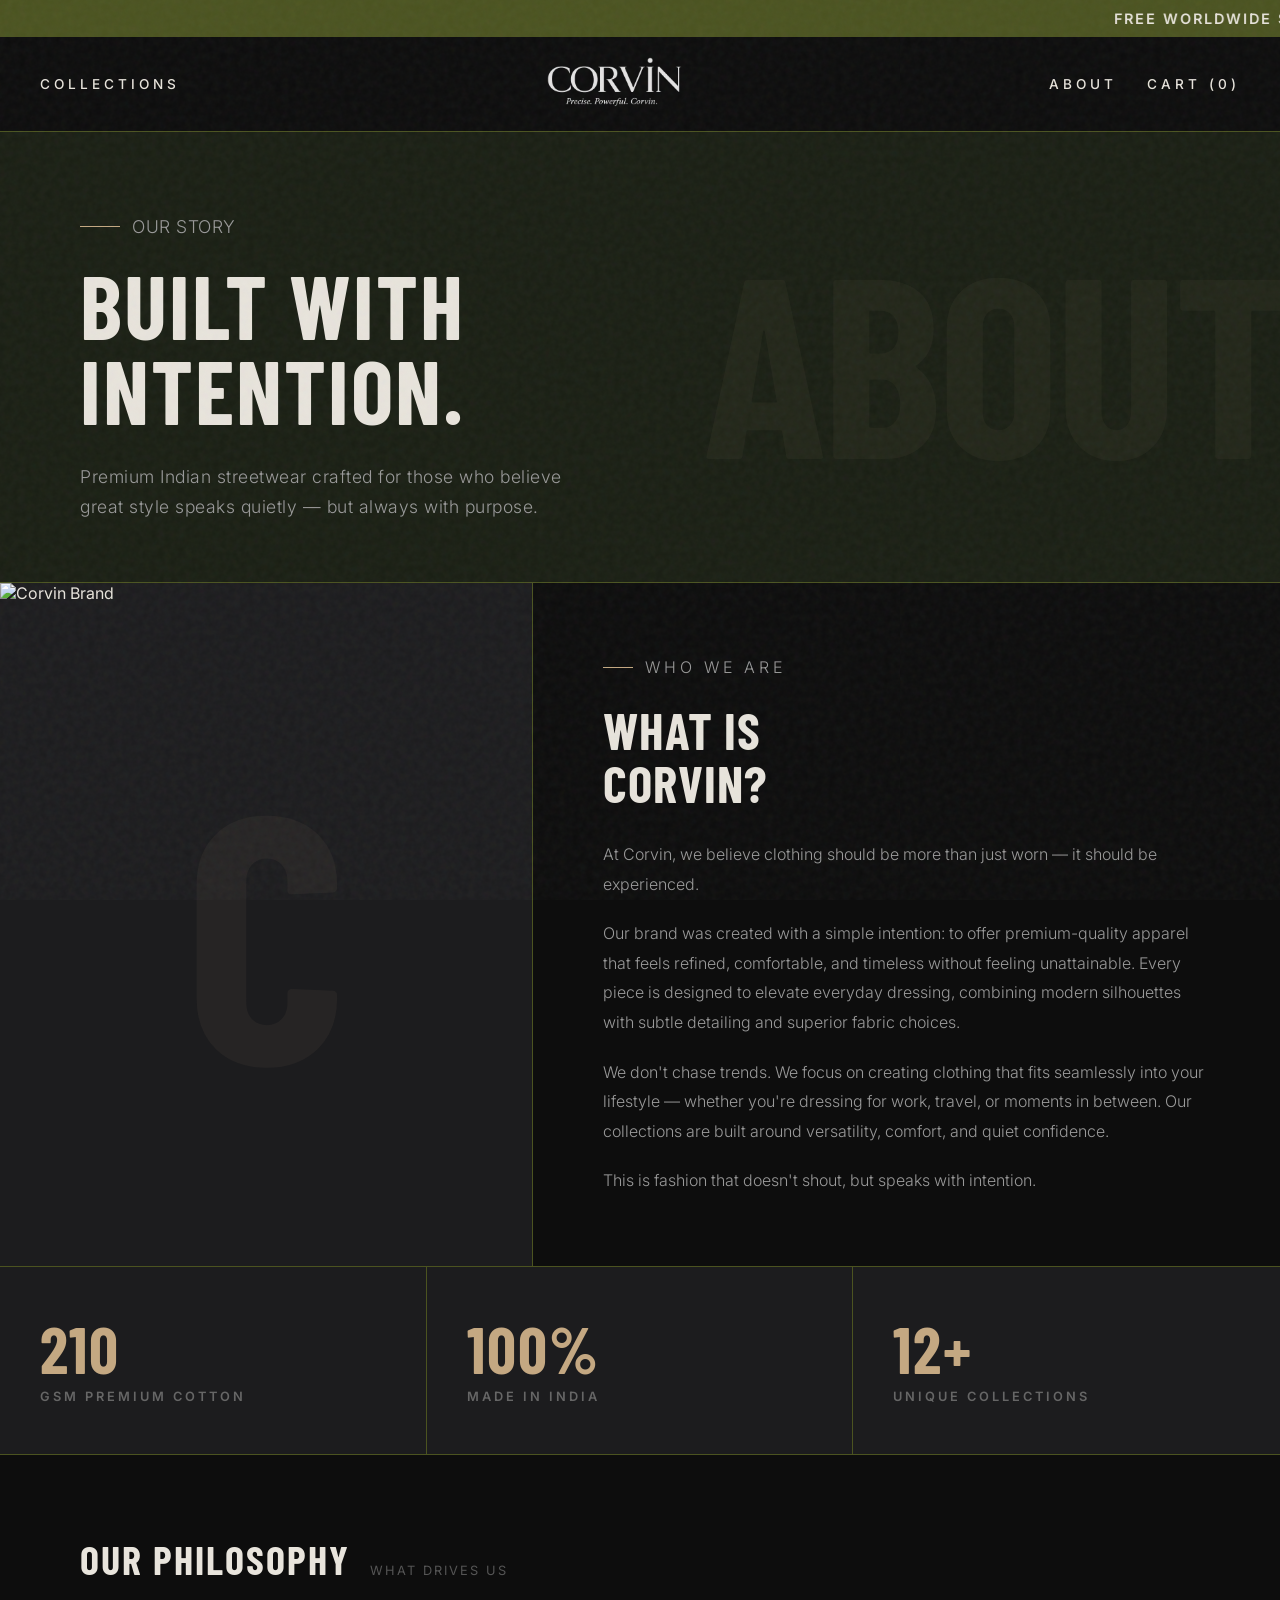
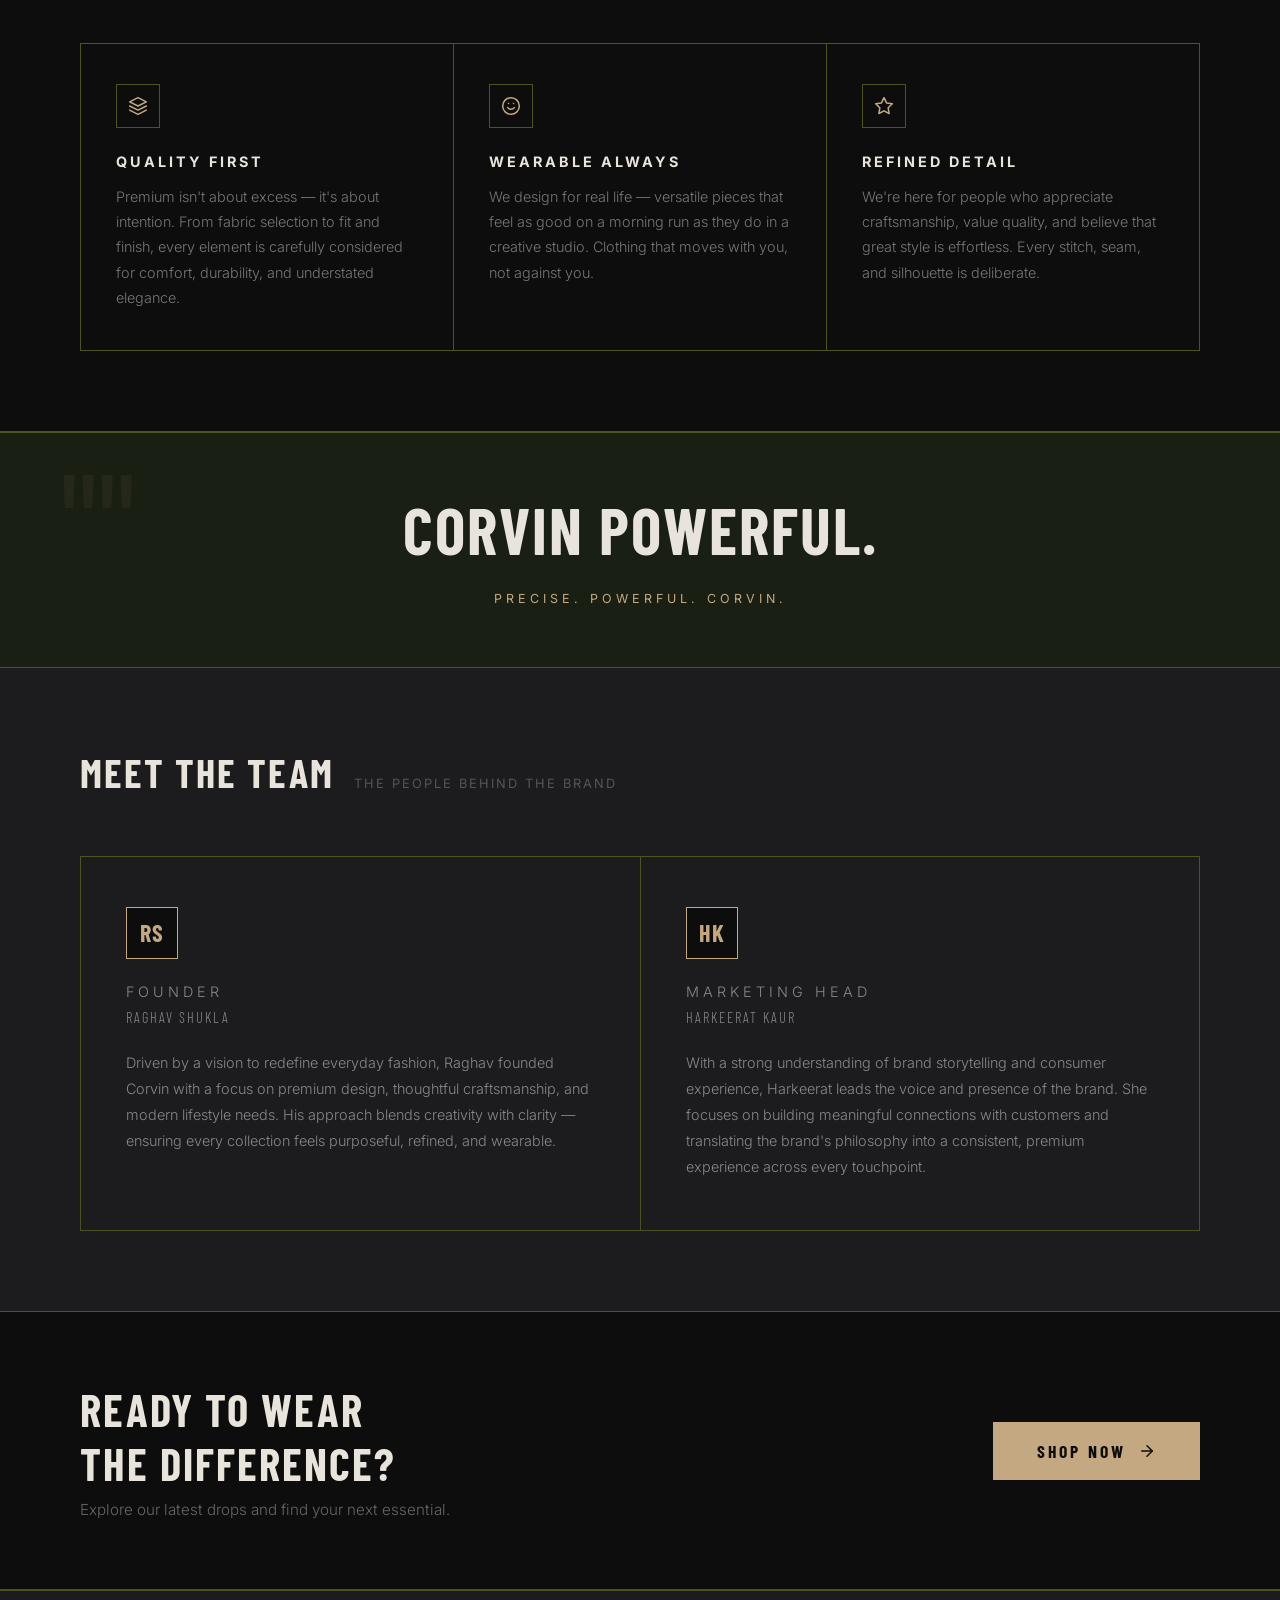
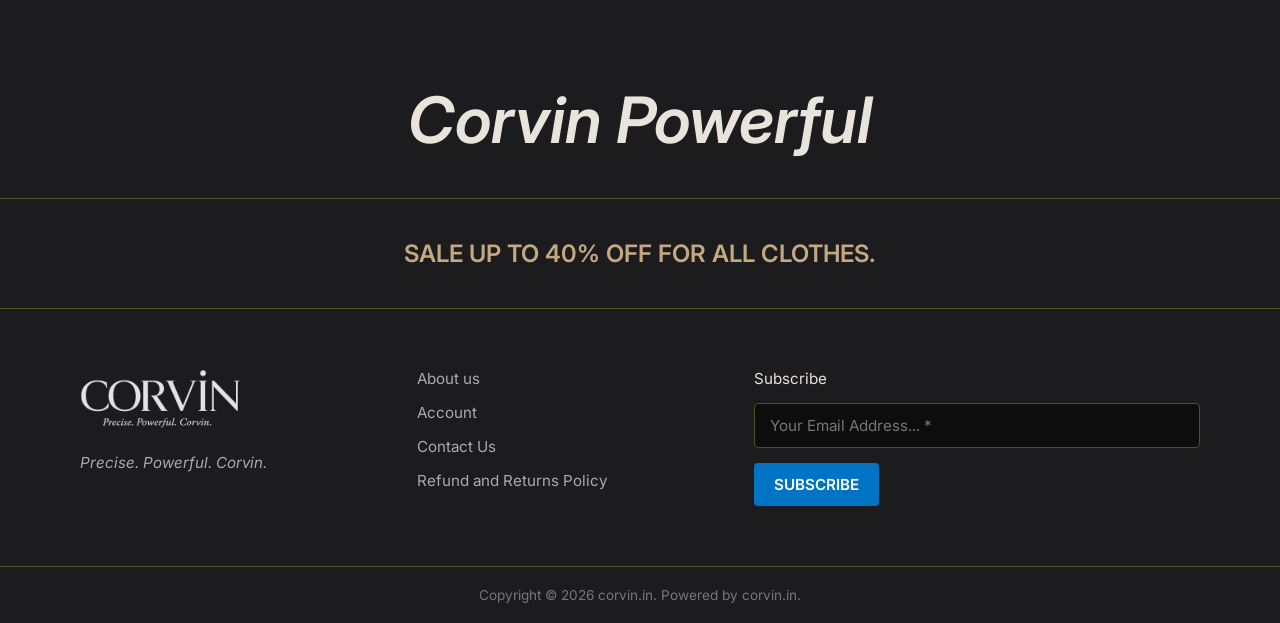
==== commit b8a2845d: "feat: create returns and shipping policy page and link it across the site navigation and footer." ====
--- a/about.html
+++ b/about.html
@@ -696,7 +696,7 @@
                 <a href="about.html">About us</a>
                 <a href="#">Account</a>
                 <a href="contact.html">Contact Us</a>
-                <a href="#">Refund and Returns Policy</a>
+                <a href="returns-policy.html">Refund and Returns Policy</a>
             </div>
             <div class="footer-subscribe-col">
                 <p class="subscribe-label">Subscribe</p>
@@ -713,116 +713,3 @@
 </body>
 
 </html>
-
-
-<body>
-    <!-- Announcement Bar -->
-    <div class="announcement-bar">
-        <marquee behavior="scroll" direction="left">FREE WORLDWIDE SHIPPING ON ALL ORDERS OVER $150 // NEW MILITARY
-            SURPLUS COLLECTION OUT NOW</marquee>
-    </div>
-
-    <!-- Navigation -->
-    <nav class="navbar">
-        <div class="nav-links">
-            <a href="corvin.html">SHOP</a>
-            <a href="#">COLLECTIONS</a>
-        </div>
-        <div class="logo">
-            <a href="corvin.html"><img src="logo.png" alt="CORVIN"></a>
-        </div>
-        <div class="nav-links">
-            <a href="about.html">ABOUT</a>
-            <a href="#">CART (0)</a>
-        </div>
-    </nav>
-
-    <main class="about-main">
-        <section class="about-header">
-            <h1>About Us</h1>
-        </section>
-
-        <section class="about-intro">
-            <div class="about-intro-image">
-                <img src="" alt="Founder">
-            </div>
-            <div class="about-intro-content">
-                <h2>What is corvin?</h2>
-                <p>At Corvin, we believe clothing should be more than just worn — it should be experienced.</p>
-                <p>Our brand was created with a simple intention: to offer premium-quality apparel that feels refined,
-                    comfortable, and timeless without feeling unattainable. Every piece is designed to elevate everyday
-                    dressing, combining modern silhouettes with subtle detailing and superior fabric choices.</p>
-                <p>We don't chase trends. We focus on creating clothing that fits seamlessly into your lifestyle —
-                    whether you're dressing for work, travel, or moments in between. Our collections are built around
-                    versatility, comfort, and quiet confidence.</p>
-                <p>This is fashion that doesn't shout, but speaks with intention.</p>
-            </div>
-        </section>
-
-        <section class="about-philosophy">
-            <h2>Our Philosophy</h2>
-            <p>Premium isn't about excess — it's about intention.</p>
-            <p>From fabric selection to fit and finish, every element of our clothing is carefully considered. We
-                prioritize comfort, durability, and understated elegance, so each piece feels as good as it looks and
-                lasts beyond seasons.</p>
-            <p>We're here for people who appreciate detail, value quality, and believe great style is effortless.</p>
-        </section>
-
-        <section class="about-marquee-section">
-            <h2>Corvin Powerful.</h2>
-        </section>
-
-        <section class="about-team">
-            <h2 class="team-heading">Meet the Team</h2>
-
-            <div class="team-member">
-                <h3>Raghav Shukla — Founder</h3>
-                <p>Driven by a vision to redefine everyday fashion, Raghav founded Corvin with a focus on premium
-                    design, thoughtful craftsmanship, and modern lifestyle needs. His approach blends creativity with
-                    clarity — ensuring every collection feels purposeful, refined, and wearable.</p>
-            </div>
-
-            <div class="team-member">
-                <h3>Harkeerat Kaur — Marketing Head</h3>
-                <p>With a strong understanding of brand storytelling and consumer experience, Harkeerat leads the voice
-                    and presence of the brand. She focuses on building meaningful connections with customers and
-                    translating the brand's philosophy into a consistent, premium experience across every touchpoint.
-                </p>
-            </div>
-        </section>
-    </main>
-
-    <!-- Footer -->
-    <footer class="site-footer">
-        <div class="footer-top">
-            <h2 class="footer-marquee-text">Corvin Powerful</h2>
-        </div>
-        <div class="footer-middle">
-            <p class="sale-text">SALE UP TO 40% OFF FOR ALL CLOTHES.</p>
-        </div>
-        <div class="footer-bottom">
-            <div class="footer-logo-col">
-                <img src="logo.png" alt="CORVIN" class="footer-logo">
-                <p class="tagline">Precise. Powerful. Corvin.</p>
-            </div>
-            <div class="footer-links-col">
-                <a href="about.html">About us</a>
-                <a href="#">Account</a>
-                <a href="#">Contact Us</a>
-                <a href="#">Refund and Returns Policy</a>
-            </div>
-            <div class="footer-subscribe-col">
-                <p class="subscribe-label">Subscribe</p>
-                <form class="subscribe-form">
-                    <input type="email" placeholder="Your Email Address... *" required>
-                    <button type="submit" class="btn-blue">SUBSCRIBE</button>
-                </form>
-            </div>
-        </div>
-        <div class="footer-copyright">
-            <p>Copyright &copy; 2026 corvin.in. Powered by corvin.in.</p>
-        </div>
-    </footer>
-</body>
-
-</html>
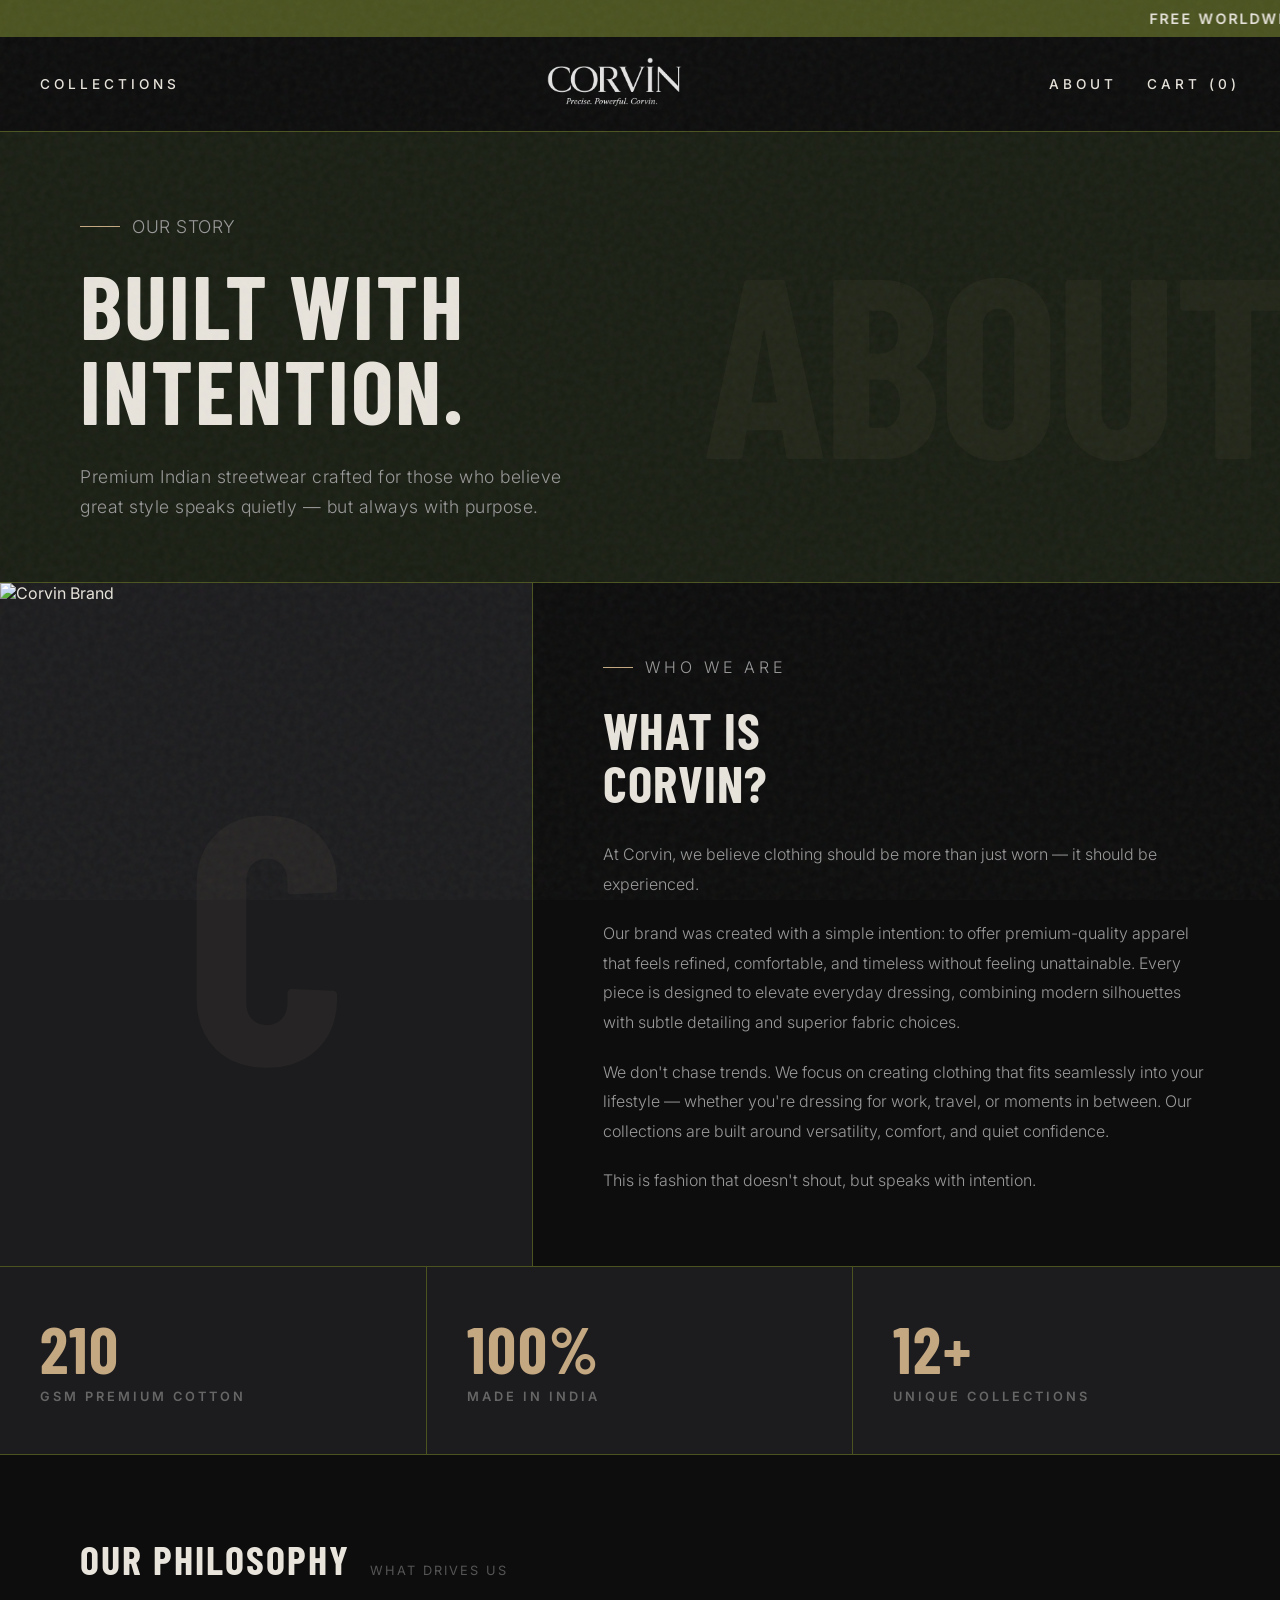
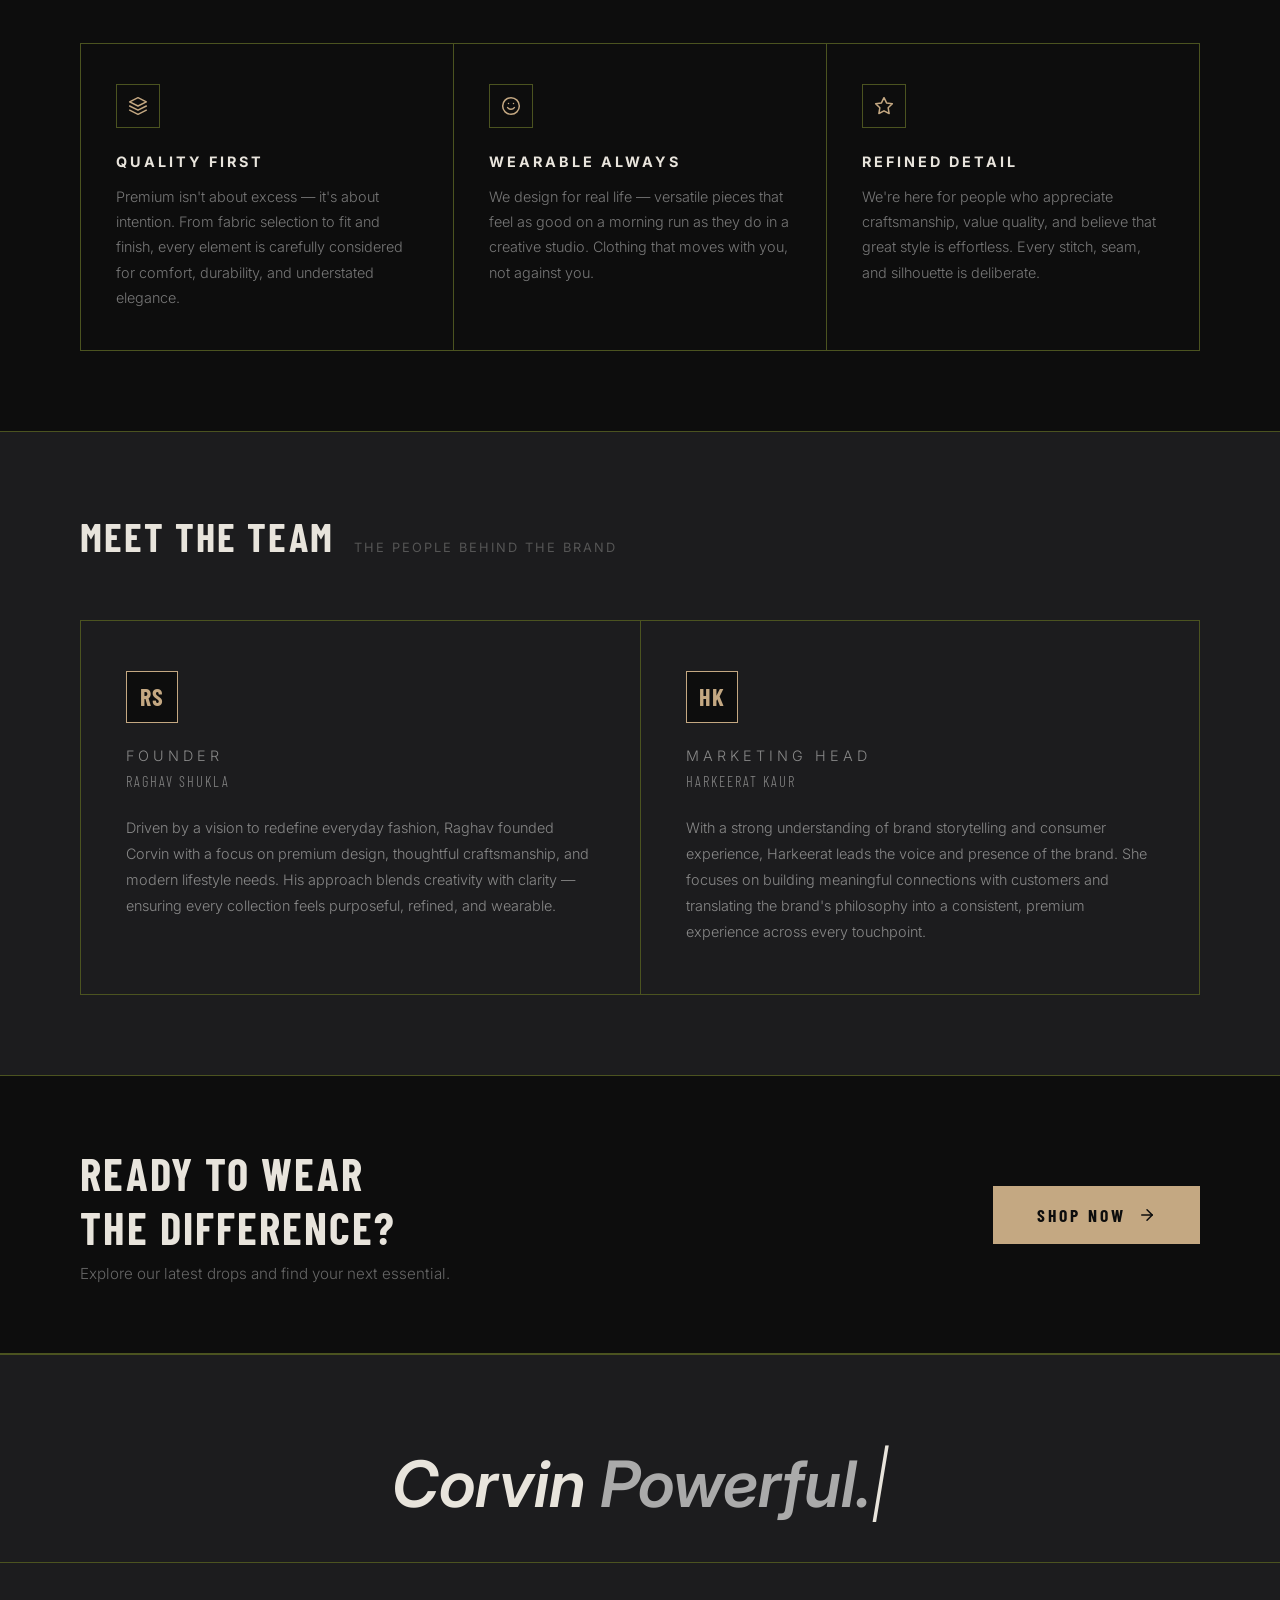
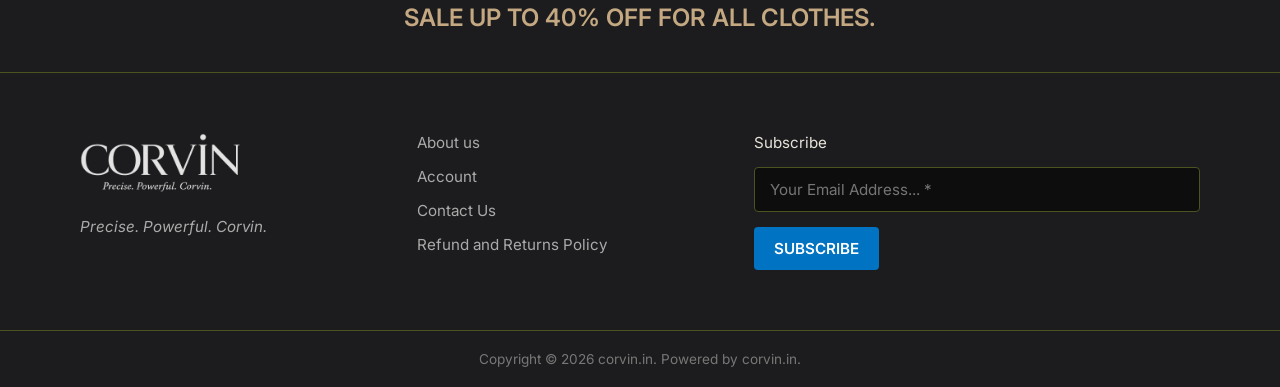
==== commit d0b2c43f: "feat: implement typewriter text animations across site footers and hero sections" ====
--- a/about.html
+++ b/about.html
@@ -630,11 +630,7 @@
             </div>
         </section>
 
-        <!-- Quote Strip -->
-        <section class="about-quote-strip">
-            <blockquote>Corvin Powerful.</blockquote>
-            <cite>Precise. Powerful. Corvin.</cite>
-        </section>
+        
 
         <!-- Team Section -->
         <section class="about-team-section">
@@ -682,7 +678,7 @@
     <!-- Footer -->
     <footer class="site-footer">
         <div class="footer-top">
-            <h2 class="footer-marquee-text">Corvin Powerful</h2>
+            <h2 class="footer-marquee-text">Corvin <span id="typewriter"></span><span class="typewriter-cursor">|</span></h2>
         </div>
         <div class="footer-middle">
             <p class="sale-text">SALE UP TO 40% OFF FOR ALL CLOTHES.</p>
@@ -710,6 +706,43 @@
             <p>Copyright &copy; 2026 corvin.in. Powered by corvin.in.</p>
         </div>
     </footer>
+    <script>
+        const typewriterText = document.getElementById('typewriter');
+        const words = ['Powerful.', 'Precise.'];
+        let wordIndex = 0;
+        let charIndex = 0;
+        let isDeleting = false;
+
+        function type() {
+            const currentWord = words[wordIndex];
+            
+            if (isDeleting) {
+                typewriterText.textContent = currentWord.substring(0, charIndex - 1);
+                charIndex--;
+            } else {
+                typewriterText.textContent = currentWord.substring(0, charIndex + 1);
+                charIndex++;
+            }
+
+            let typeSpeed = isDeleting ? 40 : 80;
+
+            if (!isDeleting && charIndex === currentWord.length) {
+                typeSpeed = 1500; // Pause at end of word
+                isDeleting = true;
+            } else if (isDeleting && charIndex === 0) {
+                isDeleting = false;
+                wordIndex = (wordIndex + 1) % words.length;
+                typeSpeed = 300; // Pause before typing new word
+            }
+
+            setTimeout(type, typeSpeed);
+        }
+
+        // Start typing animation on load
+        document.addEventListener('DOMContentLoaded', () => {
+            setTimeout(type, 1000);
+        });
+    </script>
 </body>
 
 </html>
--- a/style.css
+++ b/style.css
@@ -48,9 +48,44 @@
 h5,
 h6 {
     font-family: 'Barlow Condensed', sans-serif;
+    font-weight: 700;
     text-transform: uppercase;
-    font-weight: 700;
-}
+    letter-spacing: 1px;
+}
+
+/* Body-level text elements — always Inter */
+p,
+a,
+span,
+li,
+label,
+input,
+textarea,
+select,
+button,
+td,
+th,
+blockquote,
+cite {
+    font-family: 'Inter', sans-serif;
+}
+
+/* Letter-spacing & uppercase for nav, labels, tags */
+.nav-links a,
+.category-label,
+.announcement-bar,
+.badge,
+.btn,
+.btn-primary,
+.btn-blue,
+.btn-grey,
+.btn-outline-white,
+.btn-select,
+.btn-submit,
+.about-cta-btn {
+    font-family: inherit; /* let each element's own rule define the family */
+}
+
 
 /* Announcement Bar / Marquee */
 .announcement-bar {
@@ -107,6 +142,25 @@
     height: 50px;
     filter: invert(0.9);
     /* Inverts the provided black-on-white logo for dark mode */
+}
+
+/* Hero Banner */
+.hero-banner {
+    width: 100%;
+    text-align: center;
+    padding: 20px 0;
+    background-color: var(--bg-black);
+    border-bottom: 1px solid var(--accent-green);
+}
+
+.hero-animated-title {
+    font-family: 'Inter', sans-serif;
+    font-size: 3rem;
+    font-style: italic;
+    font-weight: 600;
+    color: var(--text-offwhite);
+    text-transform: none;
+    letter-spacing: normal;
 }
 
 /* Hero Section */
@@ -416,14 +470,14 @@
 }
 
 .split-content h2 {
-    font-family: 'Inter', sans-serif;
-    font-size: 2.5rem;
+    font-family: 'Barlow Condensed', sans-serif;
+    font-size: 3rem;
     font-weight: 700;
-    font-style: italic;
+    font-style: normal;
     color: var(--text-offwhite);
     margin-bottom: 25px;
-    text-transform: none;
-    letter-spacing: normal;
+    text-transform: uppercase;
+    letter-spacing: 2px;
 }
 
 .split-content p {
@@ -499,14 +553,14 @@
 }
 
 .mii-content h3 {
-    font-family: 'Inter', sans-serif;
-    font-size: 1.5rem;
+    font-family: 'Barlow Condensed', sans-serif;
+    font-size: 2.2rem;
     font-weight: 700;
-    font-style: italic;
+    font-style: normal;
     margin-bottom: 15px;
     text-transform: uppercase;
     color: var(--text-offwhite);
-    letter-spacing: normal;
+    letter-spacing: 2px;
 }
 
 .mii-content p {
@@ -1240,10 +1294,14 @@
 }
 
 .shop-title {
-    font-size: 2.8rem;
-    font-family: 'Inter', sans-serif;
-    font-weight: 500;
+    font-size: 5rem;
+    font-family: 'Barlow Condensed', sans-serif;
+    font-weight: 700;
+    text-transform: uppercase;
+    letter-spacing: 2px;
+    line-height: 0.95;
     margin-bottom: 30px;
+    color: var(--text-offwhite);
 }
 
 .shop-topbar {
@@ -1513,4 +1571,18 @@
     .products-section {
         padding: 40px 16px;
     }
+}
+
+.typewriter-cursor {
+    animation: blink 0.75s step-end infinite;
+    font-weight: 300;
+}
+
+#typewriter,
+#hero-typewriter {
+    color: #aaa;
+}
+
+@keyframes blink {
+    50% { opacity: 0; }
 }
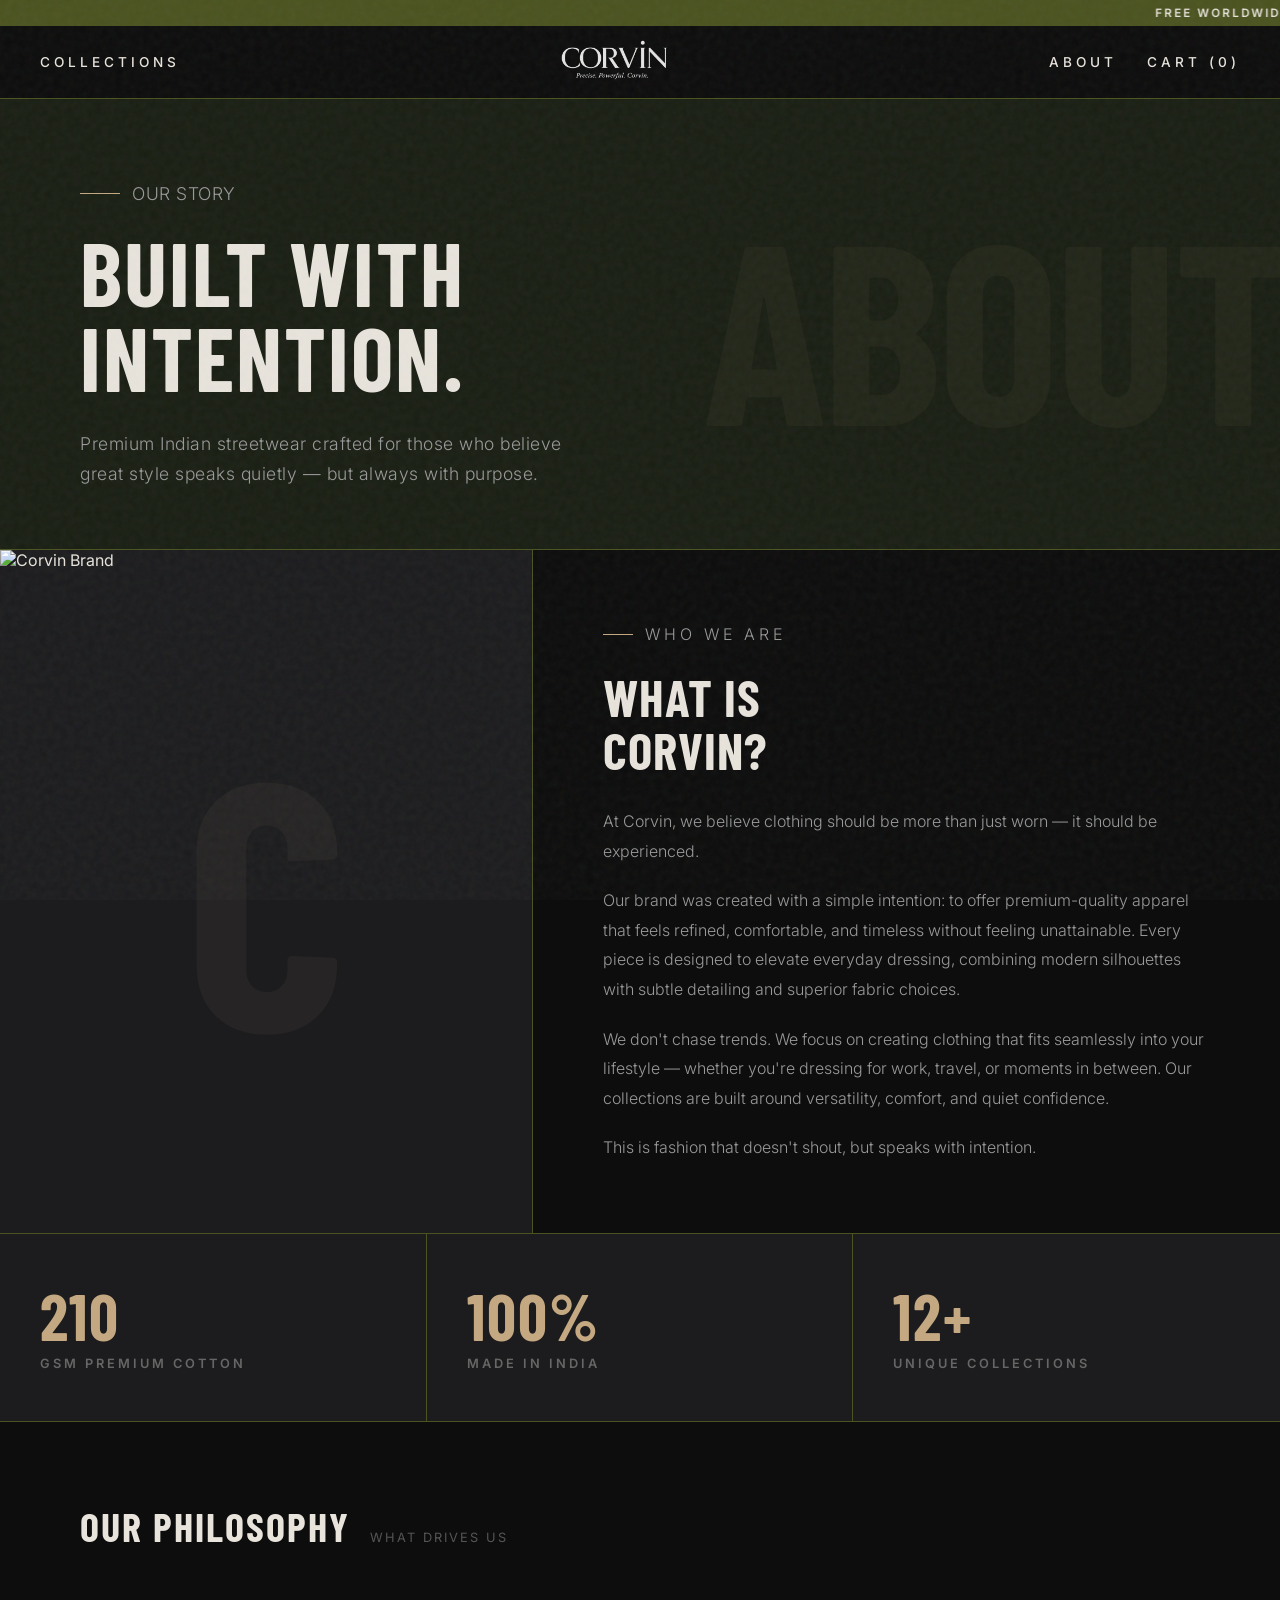
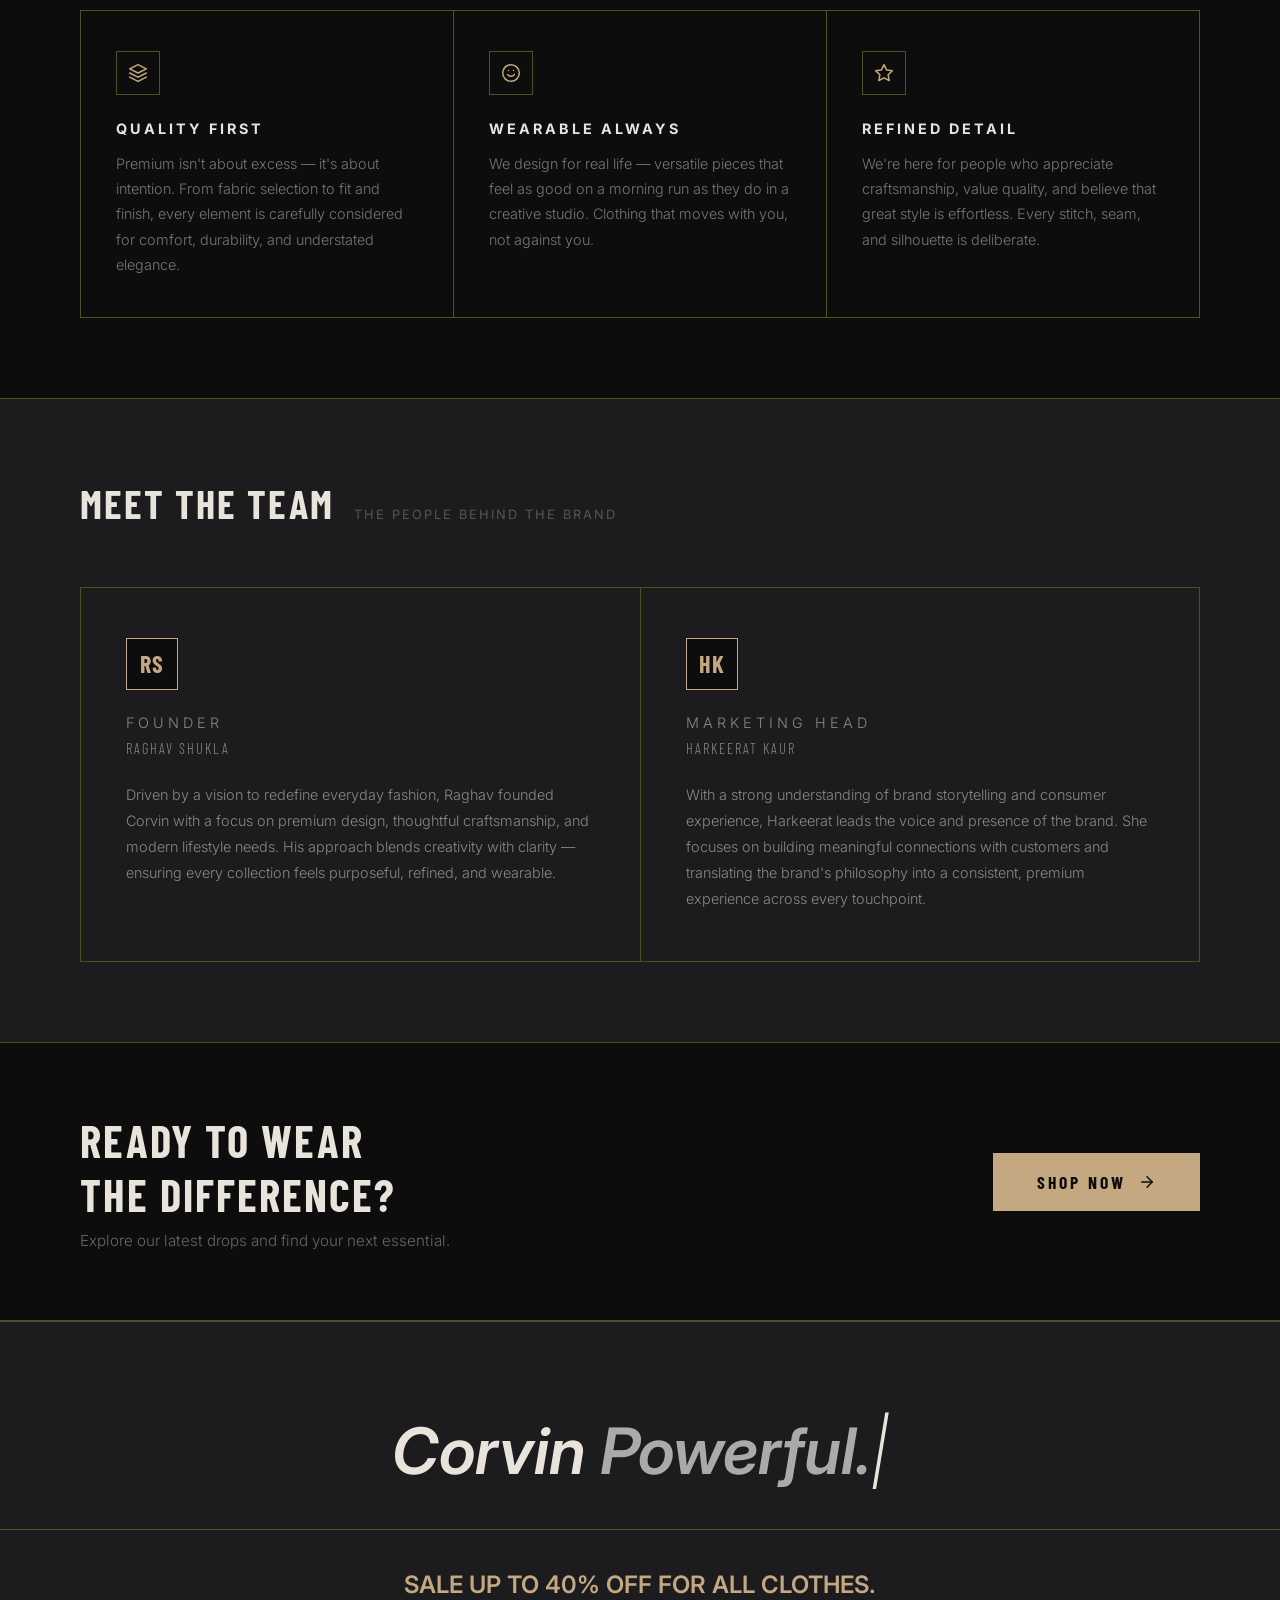
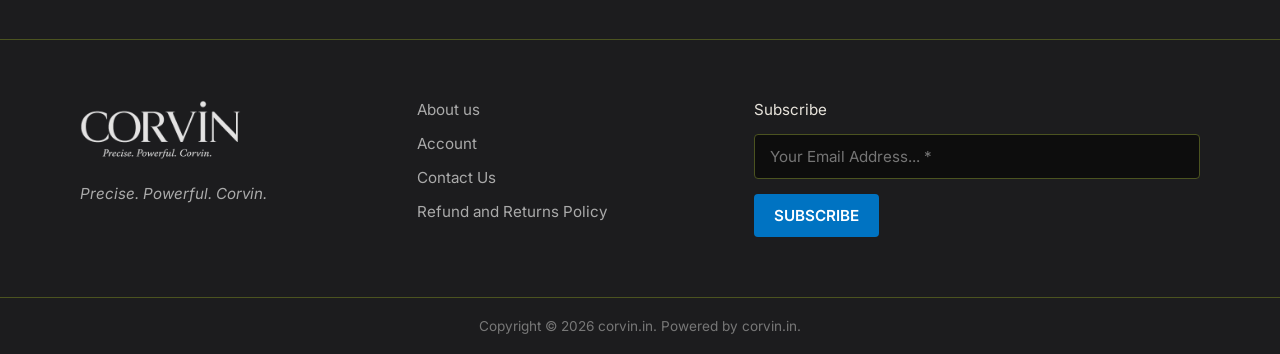
==== commit 2146e8a1: "feat: implement responsive mobile navigation menu with hamburger toggle and update layout styles for" ====
--- a/about.html
+++ b/about.html
@@ -545,6 +545,14 @@
             <a href="about.html">ABOUT</a>
             <a href="cart.html">CART (0)</a>
         </div>
+        <button class="nav-hamburger" id="navHamburger" aria-label="Toggle menu">
+            <span></span><span></span><span></span>
+        </button>
+    </nav>
+    <nav class="mobile-nav" id="mobileNav">
+        <a href="corvin.html#latest-drops">COLLECTIONS</a>
+        <a href="about.html">ABOUT</a>
+        <a href="cart.html">CART (0)</a>
     </nav>
 
     <main>
@@ -707,6 +715,16 @@
         </div>
     </footer>
     <script>
+        // Hamburger menu toggle
+        const hamburger = document.getElementById('navHamburger');
+        const mobileNav = document.getElementById('mobileNav');
+        if (hamburger && mobileNav) {
+            hamburger.addEventListener('click', () => {
+                mobileNav.classList.toggle('open');
+            });
+        }
+    </script>
+    <script>
         const typewriterText = document.getElementById('typewriter');
         const words = ['Powerful.', 'Precise.'];
         let wordIndex = 0;
--- a/style.css
+++ b/style.css
@@ -18,6 +18,8 @@
 
 html {
     scroll-behavior: smooth;
+    overflow-x: hidden;
+    width: 100%;
 }
 
 body {
@@ -25,6 +27,8 @@
     color: var(--text-offwhite);
     font-family: 'Inter', sans-serif;
     position: relative;
+    overflow-x: hidden;
+    width: 100%;
 }
 
 /* Noise overlay across all backgrounds */
@@ -92,10 +96,11 @@
     background-color: var(--accent-green);
     color: var(--text-offwhite);
     text-transform: uppercase;
-    padding: 10px 0;
-    font-size: 0.9rem;
+    padding: 6px 0;
+    font-size: 0.72rem;
     font-weight: 600;
     letter-spacing: 2px;
+    overflow: hidden;
 }
 
 .announcement-bar marquee {
@@ -108,8 +113,10 @@
     display: flex;
     justify-content: space-between;
     align-items: center;
-    padding: 20px 40px;
+    padding: 14px 40px;
     border-bottom: 1px solid var(--accent-green);
+    position: relative;
+    z-index: 1000;
 }
 
 .nav-links {
@@ -139,9 +146,65 @@
 }
 
 .logo img {
-    height: 50px;
+    height: 40px;
     filter: invert(0.9);
     /* Inverts the provided black-on-white logo for dark mode */
+}
+
+/* Hamburger button — hidden on desktop */
+.nav-hamburger {
+    display: none;
+    flex-direction: column;
+    justify-content: center;
+    gap: 5px;
+    background: none;
+    border: none;
+    cursor: pointer;
+    padding: 4px;
+    z-index: 1100;
+}
+
+.nav-hamburger span {
+    display: block;
+    width: 22px;
+    height: 2px;
+    background-color: var(--text-offwhite);
+    border-radius: 2px;
+    transition: all 0.3s ease;
+}
+
+/* Mobile nav drawer */
+.mobile-nav {
+    display: none;
+    flex-direction: column;
+    gap: 0;
+    background-color: var(--bg-black);
+    border-bottom: 1px solid var(--accent-green);
+    overflow: hidden;
+    max-height: 0;
+    transition: max-height 0.35s ease;
+}
+
+.mobile-nav.open {
+    max-height: 300px;
+}
+
+.mobile-nav a {
+    display: block;
+    padding: 14px 24px;
+    color: var(--text-offwhite);
+    text-decoration: none;
+    text-transform: uppercase;
+    letter-spacing: 3px;
+    font-size: 0.8rem;
+    font-weight: 500;
+    border-bottom: 1px solid rgba(75,83,32,0.3);
+    transition: background 0.2s, color 0.2s;
+}
+
+.mobile-nav a:hover {
+    background: rgba(75,83,32,0.15);
+    color: var(--accent-khaki);
 }
 
 /* Hero Banner */
@@ -155,7 +218,7 @@
 
 .hero-animated-title {
     font-family: 'Inter', sans-serif;
-    font-size: 3rem;
+    font-size: clamp(2rem, 6vw, 3rem);
     font-style: italic;
     font-weight: 600;
     color: var(--text-offwhite);
@@ -287,7 +350,7 @@
 }
 
 .section-header h2 {
-    font-size: 3.5rem;
+    font-size: clamp(2.5rem, 6vw, 3.5rem);
     letter-spacing: 4px;
     color: var(--text-offwhite);
 }
@@ -379,6 +442,20 @@
 }
 
 /* Responsiveness */
+@media (max-width: 1024px) {
+    .hero h1 {
+        font-size: 5rem;
+    }
+
+    .slide {
+        padding: 50px 40px;
+    }
+
+    .products-section {
+        padding: 70px 30px;
+    }
+}
+
 @media (max-width: 900px) {
     .hero {
         flex-direction: column;
@@ -388,21 +465,47 @@
     .slide {
         border-right: none;
         border-bottom: 1px solid var(--accent-green);
-        padding: 80px 40px;
+        padding: 60px 30px;
     }
 
     .slide:last-child {
         border-bottom: none;
     }
 
+    /* Hide desktop nav links, show hamburger */
     .navbar {
-        flex-direction: column;
-        gap: 20px;
-        padding: 20px;
+        padding: 12px 20px;
+    }
+
+    .navbar > .nav-links {
+        display: none;
+    }
+
+    .nav-hamburger {
+        display: flex;
+    }
+
+    .mobile-nav {
+        display: flex;
     }
 
     .hero h1 {
         font-size: 4rem;
+    }
+}
+
+@media (max-width: 600px) {
+    .hero h1 {
+        font-size: 3rem;
+    }
+
+    .slide {
+        padding: 40px 20px;
+    }
+
+    .announcement-bar {
+        font-size: 0.65rem;
+        padding: 5px 0;
     }
 }
 
@@ -412,7 +515,7 @@
     display: grid;
     grid-template-columns: repeat(4, 1fr);
     gap: 30px;
-    padding: 80px 50px;
+    padding: 60px 40px;
     background-color: var(--bg-black);
     color: var(--text-offwhite);
     text-align: center;
@@ -471,7 +574,7 @@
 
 .split-content h2 {
     font-family: 'Barlow Condensed', sans-serif;
-    font-size: 3rem;
+    font-size: clamp(2.2rem, 6vw, 3rem);
     font-weight: 700;
     font-style: normal;
     color: var(--text-offwhite);
@@ -532,6 +635,7 @@
 .mii-content-wrapper {
     max-width: 500px;
     margin-left: 5%;
+    width: 100%;
 }
 
 .mii-card {
@@ -554,7 +658,7 @@
 
 .mii-content h3 {
     font-family: 'Barlow Condensed', sans-serif;
-    font-size: 2.2rem;
+    font-size: clamp(1.8rem, 5vw, 2.2rem);
     font-weight: 700;
     font-style: normal;
     margin-bottom: 15px;
@@ -606,7 +710,7 @@
 
 .footer-marquee-text {
     font-family: 'Inter', sans-serif;
-    font-size: 4rem;
+    font-size: clamp(2rem, 5vw, 4rem);
     font-style: italic;
     font-weight: 600;
     color: var(--text-offwhite);
@@ -678,7 +782,13 @@
 
 .footer-subscribe-col {
     flex: 1.5;
-    min-width: 300px;
+    min-width: 100%;
+}
+
+@media (min-width: 600px) {
+    .footer-subscribe-col {
+        min-width: 300px;
+    }
 }
 
 .subscribe-label {
@@ -723,10 +833,25 @@
 }
 
 /* Responsive updates for new sections */
+@media (max-width: 1024px) {
+    .features-section {
+        padding: 50px 30px;
+        gap: 20px;
+    }
+
+    .split-content {
+        padding: 70px 50px;
+    }
+
+    .footer-bottom {
+        padding: 50px 50px;
+    }
+}
+
 @media (max-width: 900px) {
     .features-section {
         grid-template-columns: repeat(2, 1fr);
-        padding: 60px 30px;
+        padding: 50px 24px;
     }
     
     .split-section {
@@ -734,16 +859,37 @@
     }
     
     .split-content {
-        padding: 60px 40px;
+        padding: 50px 30px;
     }
     
     .split-image {
-        min-height: 300px;
+        min-height: 280px;
     }
     
     .footer-bottom {
         flex-direction: column;
-        padding: 40px;
+        padding: 40px 30px;
+    }
+
+    .make-in-india-section {
+        padding: 60px 30px;
+    }
+}
+
+@media (max-width: 600px) {
+    .features-section {
+        grid-template-columns: 1fr 1fr;
+        padding: 40px 16px;
+        gap: 16px;
+    }
+
+    .split-content {
+        padding: 40px 20px;
+    }
+
+    .make-in-india-section {
+        padding: 50px 20px;
+        min-height: auto;
     }
 }
 
@@ -897,10 +1043,30 @@
 @media (max-width: 900px) {
     .about-intro {
         flex-direction: column;
+        padding: 0 24px;
+        gap: 30px;
     }
     
+    .about-philosophy, .about-team {
+        padding: 0 24px;
+    }
+
     .about-marquee-section h2 {
-        font-size: 3rem;
+        font-size: clamp(2.5rem, 8vw, 4.5rem);
+    }
+}
+
+@media (max-width: 600px) {
+    .about-header {
+        padding: 40px 16px 20px;
+    }
+
+    .about-header h1 {
+        font-size: 2.5rem;
+    }
+
+    .about-intro, .about-philosophy, .about-team {
+        padding: 0 16px;
     }
 }
 
@@ -1052,6 +1218,7 @@
     background-color: var(--bg-grey);
     padding: 40px;
     border: 1px solid var(--accent-green);
+    width: 100%;
 }
 
 .summary-title {
@@ -1101,6 +1268,7 @@
     
     .cart-summary {
         width: 100%;
+        padding: 30px 20px;
     }
     
     .cart-item {
@@ -1116,6 +1284,15 @@
         width: 100%;
         text-align: left;
     }
+
+    .cart-main {
+        padding: 40px 20px;
+    }
+    
+    .page-title {
+        font-size: 2.2rem;
+        margin-bottom: 30px;
+    }
 }
 
 .empty-cart-message {
@@ -1131,7 +1308,7 @@
 
 /* --- SHOP CATEGORY PAGE --- */
 .shop-main {
-    padding: 60px 40px;
+    padding: 50px 40px;
     background-color: var(--bg-black);
     color: var(--text-offwhite);
 }
@@ -1140,8 +1317,8 @@
     max-width: 1300px;
     margin: 0 auto;
     display: grid;
-    grid-template-columns: 280px 1fr;
-    gap: 50px;
+    grid-template-columns: 250px 1fr;
+    gap: 40px;
 }
 
 /* Sidebar */
@@ -1261,6 +1438,14 @@
     height: 75px;
     background-color: var(--bg-grey);
     border: 1px solid var(--accent-green);
+    overflow: hidden;
+}
+
+.bs-img img {
+    width: 100%;
+    height: 100%;
+    object-fit: cover;
+    display: block;
 }
 
 .bs-info h4 {
@@ -1294,7 +1479,7 @@
 }
 
 .shop-title {
-    font-size: 5rem;
+    font-size: clamp(2.5rem, 6vw, 5rem);
     font-family: 'Barlow Condensed', sans-serif;
     font-weight: 700;
     text-transform: uppercase;
@@ -1333,11 +1518,19 @@
 
 .shop-product-card .product-image {
     width: 100%;
-    aspect-ratio: 4/5;
+    aspect-ratio: 1114/1411;
     background-color: var(--bg-grey);
     border: 1px solid var(--accent-green);
     margin-bottom: 15px;
     position: relative;
+    overflow: hidden;
+}
+
+.shop-product-card .product-image img {
+    width: 100%;
+    height: 100%;
+    object-fit: cover;
+    display: block;
 }
 
 .badge.sale {
@@ -1406,23 +1599,48 @@
     color: var(--text-offwhite);
 }
 
+@media (max-width: 1024px) {
+    .shop-main {
+        padding: 40px 24px;
+    }
+
+    .shop-container {
+        grid-template-columns: 220px 1fr;
+        gap: 30px;
+    }
+
+    .shop-grid {
+        grid-template-columns: repeat(2, 1fr);
+        gap: 20px;
+    }
+}
+
 @media (max-width: 900px) {
+    .shop-main {
+        padding: 30px 16px;
+    }
+
     .shop-container {
         grid-template-columns: 1fr;
     }
     
     .shop-sidebar {
-        display: none; /* Hide sidebar on mobile for now, can be a toggle */
+        display: none; /* Hide sidebar on mobile; can be exposed via toggle */
     }
     
     .shop-grid {
         grid-template-columns: repeat(2, 1fr);
-    }
-}
-
-@media (max-width: 600px) {
+        gap: 16px;
+    }
+}
+
+@media (max-width: 480px) {
     .shop-grid {
         grid-template-columns: 1fr;
+    }
+
+    .shop-main {
+        padding: 20px 12px;
     }
 }
 
@@ -1585,4 +1803,464 @@
 
 @keyframes blink {
     50% { opacity: 0; }
+}
+
+/* =============================================
+   PROMO SLIDESHOW  (between nav & hero-banner)
+   ============================================= */
+
+.promo-slideshow {
+    position: relative;
+    width: 100%;
+    height: auto;           /* grows to fit the portrait product images */
+    overflow: hidden;
+    background: #F0EDEA;
+}
+
+/* All slides stacked on top of each other, always in the DOM flow */
+.promo-slide {
+    position: absolute;
+    inset: 0;               /* top/right/bottom/left: 0 */
+    width: 100%;
+    height: 100%;
+    display: flex;
+    flex-direction: row;
+    align-items: stretch;
+    opacity: 0;
+    pointer-events: none;   /* invisible slides can't be clicked */
+    transition: opacity 0.7s ease;
+}
+
+/* One invisible slide sits in normal flow just to set the height */
+.promo-slide:first-child {
+    position: relative;
+}
+
+/* The active slide fades in */
+.promo-slide-active {
+    opacity: 1;
+    pointer-events: auto;
+    position: absolute;     /* keep stacking in place */
+}
+
+/* ---- Text side (left ~45%) ---- */
+.promo-text-side {
+    flex: 0 0 45%;
+    display: flex;
+    flex-direction: column;
+    justify-content: center;
+    padding: 60px 50px 60px 70px;
+    background: #F0EDEA;
+}
+
+.promo-sub-label {
+    font-family: 'Inter', sans-serif;
+    font-size: 0.75rem;
+    font-weight: 600;
+    letter-spacing: 0.18em;
+    text-transform: uppercase;
+    color: #888;
+    margin-bottom: 8px;
+}
+
+.promo-deal {
+    font-family: 'Barlow Condensed', sans-serif;
+    font-weight: 700;
+    font-size: clamp(3.5rem, 8vw, 7rem);
+    line-height: 0.95;
+    color: #111;
+    text-transform: uppercase;
+    letter-spacing: -1px;
+    border-bottom: 3px solid #111;
+    padding-bottom: 12px;
+    margin-bottom: 28px;
+}
+
+.promo-deal span {
+    color: #111;
+}
+
+.promo-category {
+    font-family: 'Inter', sans-serif;
+    font-size: 0.85rem;
+    font-weight: 500;
+    letter-spacing: 0.1em;
+    text-transform: uppercase;
+    color: #555;
+    line-height: 1.7;
+    margin-bottom: 32px;
+}
+
+.promo-cta {
+    display: inline-block;
+    padding: 12px 32px;
+    background: #111;
+    color: #F0EDEA;
+    font-family: 'Inter', sans-serif;
+    font-size: 0.75rem;
+    font-weight: 600;
+    letter-spacing: 0.15em;
+    text-transform: uppercase;
+    text-decoration: none;
+    transition: background 0.25s, color 0.25s;
+    align-self: flex-start;
+}
+
+.promo-cta:hover {
+    background: #333;
+    color: #fff;
+}
+
+/* ---- Image side (right ~55%) ---- */
+.promo-image-side {
+    flex: 0 0 55%;
+    background: #E4E1DC;
+    display: flex;
+    align-items: center;
+    justify-content: center;
+    overflow: hidden;
+    /* Lock the aspect ratio to match the portrait product images */
+    aspect-ratio: 1084 / 1451;
+}
+
+/* Actual product image — fills the panel fully, no cropping */
+.promo-img {
+    width: 100%;
+    height: 100%;
+    object-fit: cover;
+    object-position: top center;
+    display: block;
+}
+
+.promo-img-placeholder {
+    display: flex;
+    flex-direction: column;
+    align-items: center;
+    justify-content: center;
+    gap: 14px;
+    width: calc(100% - 48px);
+    height: calc(100% - 48px);
+    border: 2px dashed #bbb;
+    border-radius: 4px;
+    color: #aaa;
+}
+
+.promo-img-icon svg {
+    width: 56px;
+    height: 56px;
+    stroke: #bbb;
+}
+
+.promo-img-placeholder p {
+    font-size: 0.8rem;
+    letter-spacing: 0.1em;
+    text-transform: uppercase;
+    color: #bbb;
+}
+
+/* ---- Navigation dots ---- */
+.promo-nav-dots {
+    position: absolute;
+    bottom: 20px;
+    left: 50%;
+    transform: translateX(-50%);
+    display: flex;
+    gap: 8px;
+    z-index: 10;
+}
+
+.promo-dot {
+    width: 8px;
+    height: 8px;
+    border-radius: 50%;
+    border: 1.5px solid #555;
+    background: transparent;
+    cursor: pointer;
+    padding: 0;
+    transition: background 0.3s, border-color 0.3s;
+}
+
+.promo-dot-active {
+    background: #111;
+    border-color: #111;
+}
+
+/* ---- Arrow buttons ---- */
+.promo-arrow {
+    position: absolute;
+    top: 50%;
+    transform: translateY(-50%);
+    background: rgba(255,255,255,0.75);
+    border: 1.5px solid #ccc;
+    color: #111;
+    font-size: 1.2rem;
+    width: 42px;
+    height: 42px;
+    display: flex;
+    align-items: center;
+    justify-content: center;
+    cursor: pointer;
+    z-index: 10;
+    transition: background 0.2s;
+    border-radius: 2px;
+}
+
+.promo-arrow:hover {
+    background: rgba(255,255,255,0.95);
+}
+
+.promo-arrow-prev { left: 18px; }
+.promo-arrow-next { right: 18px; }
+
+/* ---- Responsive ---- */
+@media (max-width: 768px) {
+    .promo-slideshow {
+        height: auto;       /* stays auto; stacked layout is taller naturally */
+    }
+
+    .promo-slide {
+        flex-direction: column;
+    }
+
+    .promo-text-side {
+        flex: 0 0 auto;
+        padding: 36px 24px 20px;
+    }
+
+    .promo-deal {
+        font-size: clamp(2.8rem, 14vw, 4rem);
+    }
+
+    .promo-image-side {
+        flex: 1;
+        aspect-ratio: 1084 / 1451; /* keep portrait ratio on mobile too */
+        width: 100%;
+    }
+}
+
+/* --- PRODUCT DETAIL PAGE --- */
+.product-detail-main {
+    padding: 60px 40px;
+    max-width: 1200px;
+    margin: 0 auto;
+    background-color: var(--bg-black);
+}
+
+.product-detail-container {
+    display: flex;
+    gap: 60px;
+    margin-top: 30px;
+}
+
+.product-gallery {
+    flex: 1;
+    display: flex;
+    flex-direction: column;
+    gap: 20px;
+}
+
+.main-image {
+    width: 100%;
+    background-color: var(--card-bg);
+    border: 1px solid var(--accent-green);
+    aspect-ratio: 4/5;
+    object-fit: cover;
+}
+
+.thumbnail-gallery {
+    display: flex;
+    gap: 15px;
+}
+
+.thumbnail-image {
+    width: 80px;
+    height: 100px;
+    object-fit: cover;
+    background-color: var(--card-bg);
+    border: 1px solid var(--accent-green);
+    cursor: pointer;
+    transition: border-color 0.3s;
+}
+
+.thumbnail-image:hover, .thumbnail-image.active {
+    border-color: var(--accent-khaki);
+}
+
+.product-info-panel {
+    flex: 1;
+    display: flex;
+    flex-direction: column;
+}
+
+.product-breadcrumbs {
+    color: #888;
+    font-size: 0.9rem;
+    margin-bottom: 20px;
+}
+
+.product-breadcrumbs a {
+    color: #888;
+    text-decoration: none;
+    transition: color 0.3s;
+}
+
+.product-breadcrumbs a:hover {
+    color: var(--text-offwhite);
+}
+
+.product-category-title {
+    font-size: 1rem;
+    color: #aaa;
+    margin-bottom: 10px;
+    text-transform: uppercase;
+}
+
+.product-title-large {
+    font-size: 2.5rem;
+    color: var(--text-offwhite);
+    margin-bottom: 20px;
+    text-transform: none;
+}
+
+.product-price-large {
+    font-size: 2rem;
+    font-family: 'Barlow Condensed', sans-serif;
+    font-weight: 700;
+    margin-bottom: 30px;
+    color: var(--text-offwhite);
+}
+
+.product-price-large .old-price {
+    text-decoration: line-through;
+    color: #555;
+    font-size: 1.5rem;
+    margin-right: 15px;
+}
+
+.product-options-group {
+    margin-bottom: 30px;
+}
+
+.options-header {
+    display: flex;
+    align-items: center;
+    gap: 15px;
+    margin-bottom: 10px;
+}
+
+.options-label {
+    font-weight: 600;
+    color: var(--text-offwhite);
+    text-transform: uppercase;
+    font-size: 0.9rem;
+    letter-spacing: 1px;
+}
+
+.btn-clear {
+    background: transparent;
+    border: none;
+    color: #888;
+    font-size: 0.8rem;
+    text-transform: uppercase;
+    cursor: pointer;
+    text-decoration: underline;
+}
+
+.btn-clear:hover {
+    color: var(--text-offwhite);
+}
+
+.option-buttons {
+    display: flex;
+    gap: 10px;
+    flex-wrap: wrap;
+}
+
+.option-btn {
+    background-color: transparent;
+    border: 1px solid #555;
+    color: var(--text-offwhite);
+    padding: 10px 15px;
+    cursor: pointer;
+    font-family: 'Inter', sans-serif;
+    transition: all 0.3s;
+}
+
+.option-btn:hover, .option-btn.selected {
+    border-color: var(--text-offwhite);
+    color: var(--text-offwhite);
+}
+
+.cart-actions {
+    display: flex;
+    gap: 20px;
+    margin-bottom: 40px;
+    align-items: stretch;
+}
+
+.quantity-selector {
+    display: flex;
+    border: 1px solid #555;
+    align-items: center;
+}
+
+.quantity-input {
+    width: 50px;
+    background: transparent;
+    border: none;
+    color: var(--text-offwhite);
+    text-align: center;
+    font-family: 'Inter', sans-serif;
+    font-size: 1rem;
+    height: 100%;
+    padding: 12px 0;
+}
+
+.btn-add-cart {
+    background-color: #6C96B8; /* Blue from the screenshot */
+    color: #FFF;
+    border: none;
+    font-family: 'Inter', sans-serif;
+    font-weight: 600;
+    font-size: 1rem;
+    padding: 0 40px;
+    cursor: pointer;
+    text-transform: uppercase;
+    transition: background-color 0.3s;
+    display: flex;
+    align-items: center;
+    justify-content: center;
+    flex: 1;
+}
+
+.btn-add-cart:hover {
+    background-color: #5A7F9C;
+}
+
+.size-chart-section {
+    margin-top: 20px;
+}
+
+.size-chart-section h3 {
+    margin-bottom: 20px;
+    font-size: 1.2rem;
+    color: var(--text-offwhite);
+}
+
+.size-chart-img {
+    max-width: 100%;
+    height: auto;
+    border: 1px solid var(--accent-green);
+}
+
+@media (max-width: 900px) {
+    .product-detail-container {
+        flex-direction: column;
+    }
+    .cart-actions {
+        flex-direction: column;
+    }
+    .btn-add-cart {
+        padding: 15px 40px;
+    }
 }
